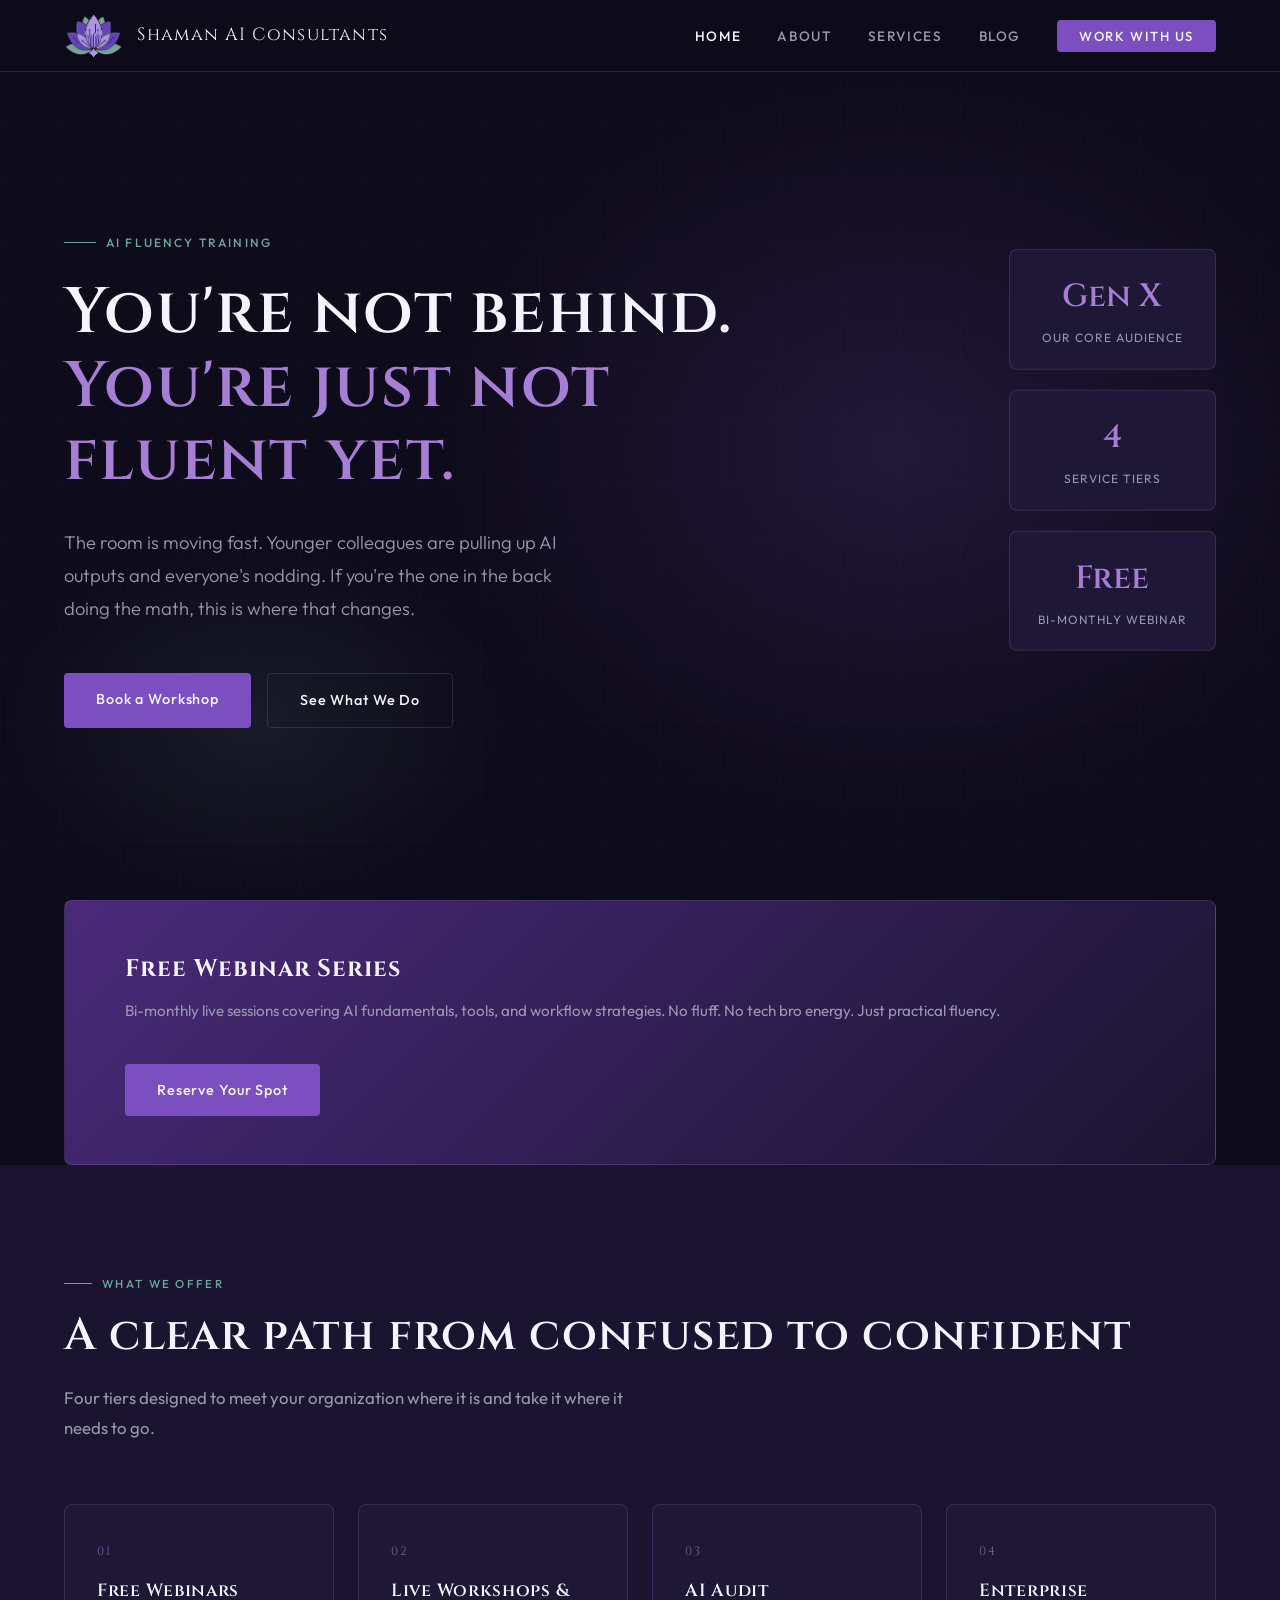
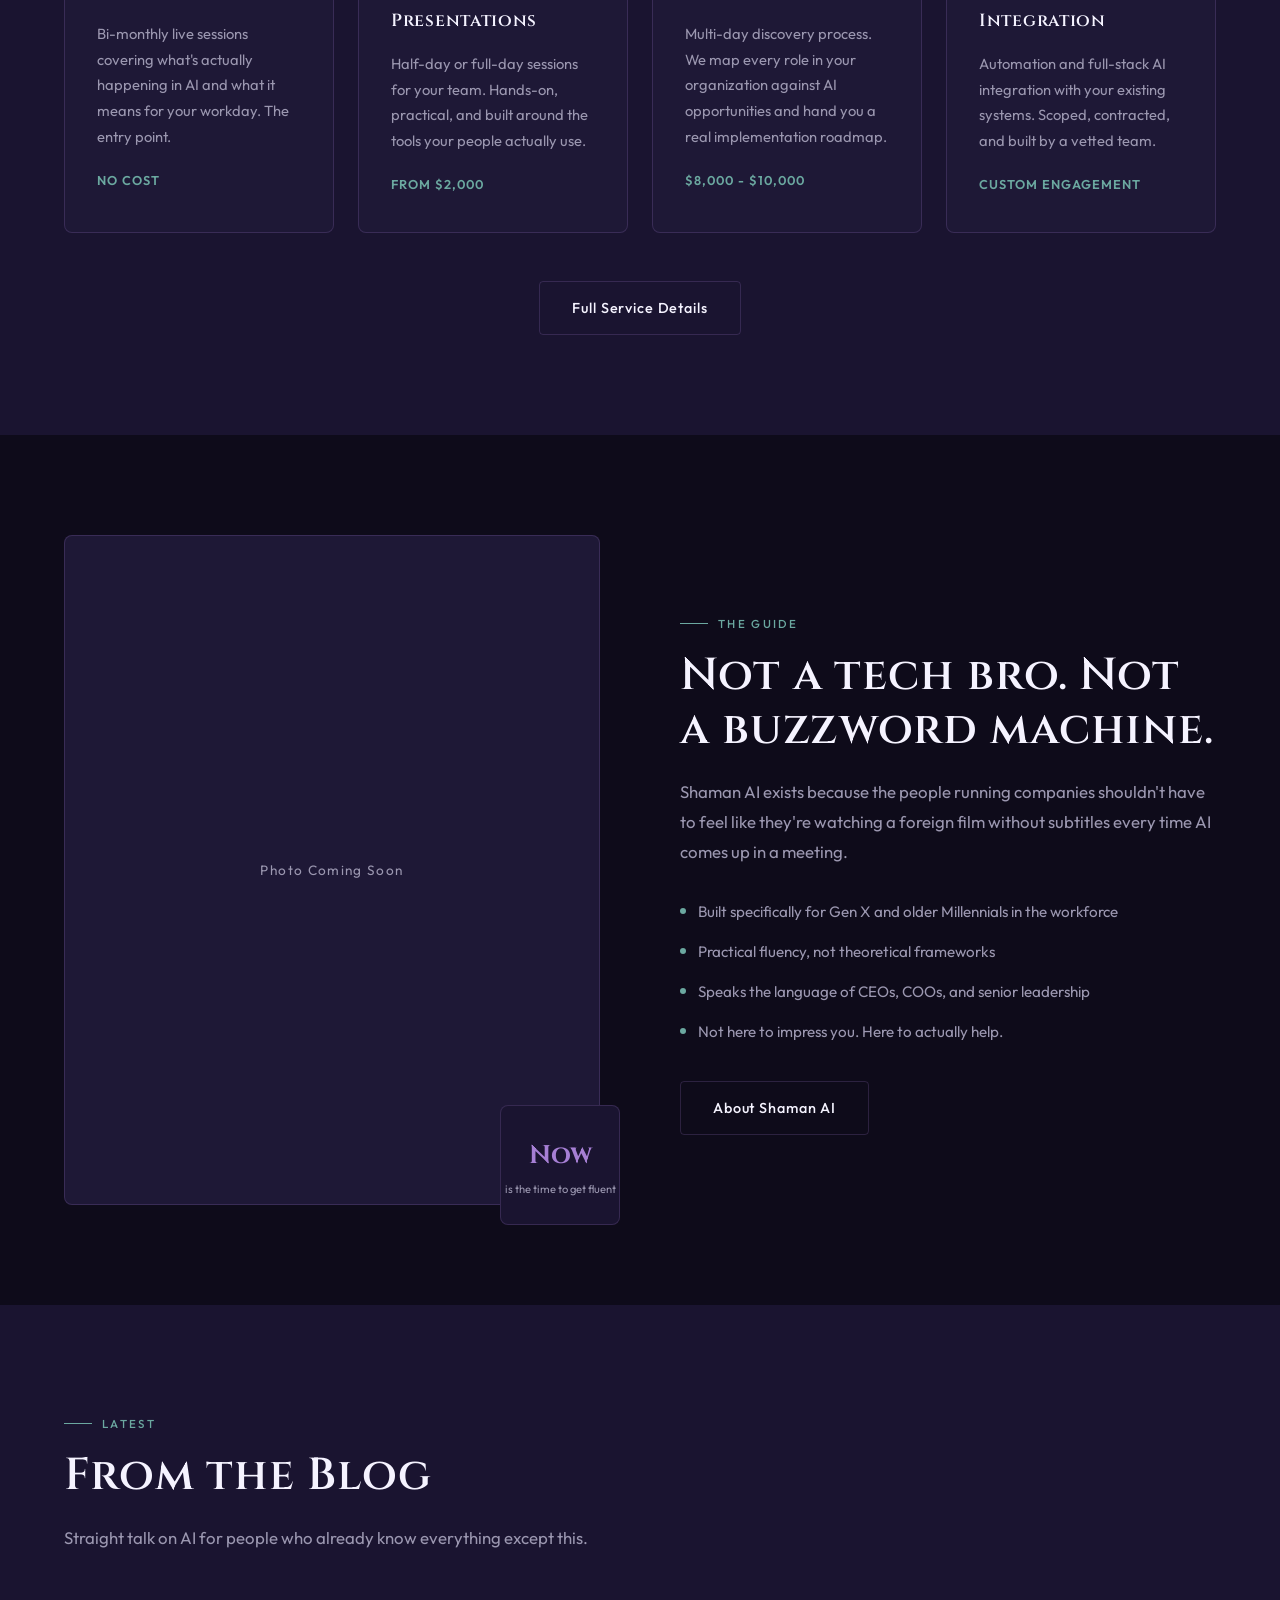
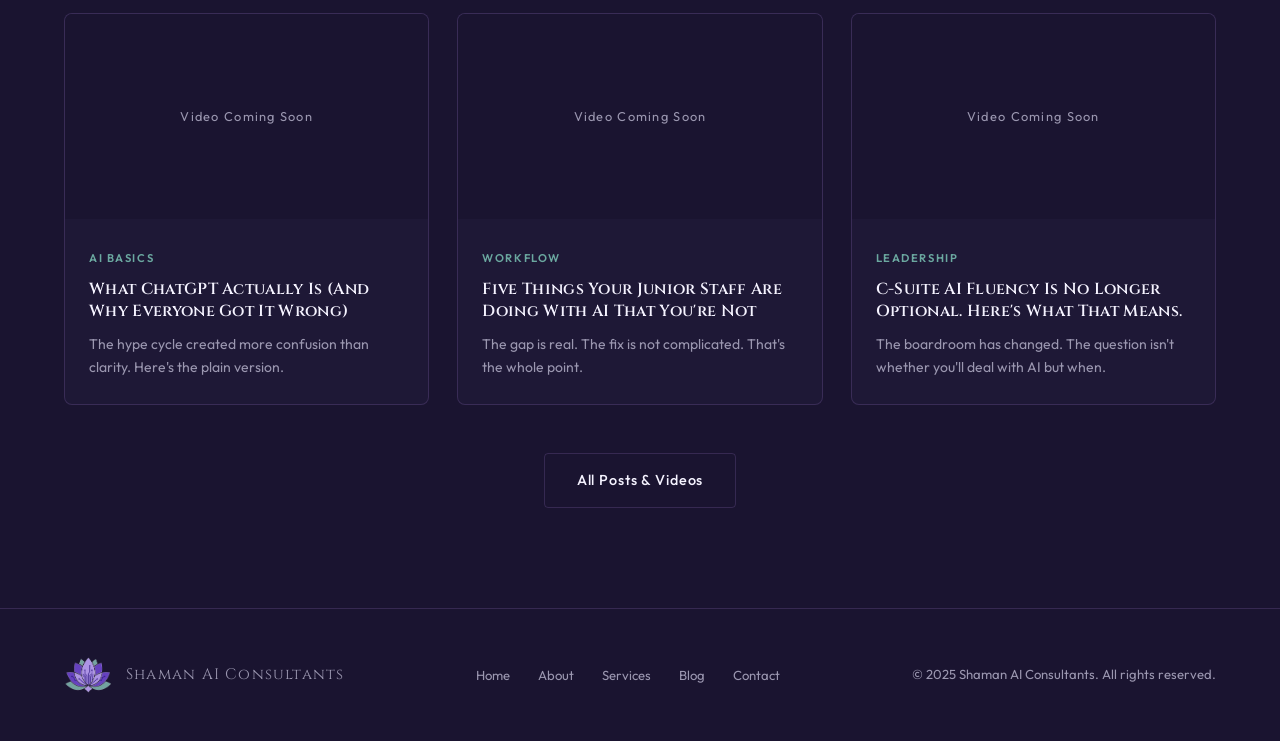
==== index.html @ a1c43a6b "Add structured data and update navigation title Added structured data for SEO and updated navigation" ====
<!DOCTYPE html>
<html lang="en">
<head>
  <meta charset="UTF-8">
  <meta name="viewport" content="width=device-width, initial-scale=1.0">
  <title>Shaman AI Consultants | AI Fluency for Gen X & Millennials</title>
  <script type="application/ld+json">
{
  "@context": "https://schema.org",
  "@type": "ProfessionalService",
  "name": "Shaman AI Consultants",
  "url": "https://www.shamanintelligence.com",
  "logo": "https://www.shamanintelligence.com/images/logo.png",
  "description": "A.I. fluency training and consulting for Gen X professionals and older Millennials. Workshops, presentations, audits, and C-suite coaching. You are not behind. You are just not fluent yet.",
  "slogan": "You're not behind. You're just not fluent yet.",
  "areaServed": {
    "@type": "Country",
    "name": "United States"
  },
  "serviceType": [
    "A.I. Fluency Training",
    "Corporate A.I. Workshops",
    "A.I. Audit",
    "Enterprise A.I. Integration",
    "C-Suite A.I. Coaching"
  ],
  "audience": {
    "@type": "Audience",
    "audienceType": "Gen X professionals, older Millennials, CEOs, COOs, senior business leaders"
  },
  "sameAs": [
    "https://www.linkedin.com/company/shaman-ai-consultants"
  ],
  "contactPoint": {
    "@type": "ContactPoint",
    "email": "hello@shamanintelligence.com",
    "contactType": "customer service"
  }
}
</script>
  <meta name="description" content="Shaman AI Consultants helps Gen X and older Millennials stop feeling lapped by AI. Workshops, presentations, audits, and C-suite coaching. You're not behind. You're just not fluent yet.">
  <meta name="keywords" content="AI training, AI workshops, AI fluency, Gen X AI, corporate AI training, AI consulting, AI for business">
  <meta property="og:title" content="Shaman AI Consultants">
  <meta property="og:description" content="You're not behind. You're just not fluent yet.">
  <meta property="og:type" content="website">
  <link rel="stylesheet" href="css/style.css">
</head>
<body>

<nav>
  <div class="nav-logo">
    <img src="images/logo.png" alt="Shaman AI Consultants">
    <span>Shaman AI Consultants</span>
  </div>
  <ul class="nav-links">
    <li><a href="index.html" class="active">Home</a></li>
    <li><a href="about.html">About</a></li>
    <li><a href="services.html">Services</a></li>
    <li><a href="blog.html">Blog</a></li>
    <li><a href="contact.html" class="nav-cta">Work With Us</a></li>
  </ul>
  <button class="nav-toggle" aria-label="Toggle navigation">
    <span></span><span></span><span></span>
  </button>
</nav>

<!-- HERO -->
<section class="hero">
  <div class="hero-bg"></div>
  <div class="hero-grid"></div>
  <div class="hero-content">
    <div class="hero-eyebrow fade-up">AI Fluency Training</div>
    <h1 class="fade-up delay-1">You're not behind.<br><em>You're just not fluent yet.</em></h1>
    <p class="hero-sub fade-up delay-2">The room is moving fast. Younger colleagues are pulling up AI outputs and everyone's nodding. If you're the one in the back doing the math, this is where that changes.</p>
    <div class="hero-actions fade-up delay-3">
      <a href="contact.html" class="btn-primary">Book a Workshop</a>
      <a href="services.html" class="btn-outline">See What We Do</a>
    </div>
  </div>
  <div class="hero-stats">
    <div class="stat-card">
      <span class="stat-number">Gen X</span>
      <div class="stat-label">Our Core Audience</div>
    </div>
    <div class="stat-card">
      <span class="stat-number">4</span>
      <div class="stat-label">Service Tiers</div>
    </div>
    <div class="stat-card">
      <span class="stat-number">Free</span>
      <div class="stat-label">Bi-Monthly Webinar</div>
    </div>
  </div>
</section>

<!-- WEBINAR BANNER -->
<div class="webinar-banner">
  <div class="webinar-text">
    <h3>Free Webinar Series</h3>
    <p>Bi-monthly live sessions covering AI fundamentals, tools, and workflow strategies. No fluff. No tech bro energy. Just practical fluency.</p>
  </div>
  <a href="contact.html" class="btn-primary">Reserve Your Spot</a>
</div>

<!-- SERVICES PREVIEW -->
<section class="services">
  <div class="section-eyebrow">What We Offer</div>
  <h2 class="section-title">A clear path from confused to confident</h2>
  <p class="section-sub">Four tiers designed to meet your organization where it is and take it where it needs to go.</p>

  <div class="services-grid">
    <div class="service-card">
      <div class="service-number">01</div>
      <h3>Free Webinars</h3>
      <p>Bi-monthly live sessions covering what's actually happening in AI and what it means for your workday. The entry point.</p>
      <div class="service-price">No Cost</div>
    </div>
    <div class="service-card">
      <div class="service-number">02</div>
      <h3>Live Workshops & Presentations</h3>
      <p>Half-day or full-day sessions for your team. Hands-on, practical, and built around the tools your people actually use.</p>
      <div class="service-price">From $2,000</div>
    </div>
    <div class="service-card">
      <div class="service-number">03</div>
      <h3>AI Audit</h3>
      <p>Multi-day discovery process. We map every role in your organization against AI opportunities and hand you a real implementation roadmap.</p>
      <div class="service-price">$8,000 - $10,000</div>
    </div>
    <div class="service-card">
      <div class="service-number">04</div>
      <h3>Enterprise Integration</h3>
      <p>Automation and full-stack AI integration with your existing systems. Scoped, contracted, and built by a vetted team.</p>
      <div class="service-price">Custom Engagement</div>
    </div>
  </div>

  <div style="text-align: center; margin-top: 48px;">
    <a href="services.html" class="btn-outline">Full Service Details</a>
  </div>
</section>

<!-- ABOUT STRIP -->
<section>
  <div class="about-strip">
    <div class="about-image-block">
      <div class="about-placeholder">Photo Coming Soon</div>
      <div class="about-accent">
        <strong>Now</strong>
        <span>is the time to get fluent</span>
      </div>
    </div>
    <div class="about-text">
      <div class="section-eyebrow">The Guide</div>
      <h2 class="section-title">Not a tech bro. Not a buzzword machine.</h2>
      <p class="section-sub">Shaman AI exists because the people running companies shouldn't have to feel like they're watching a foreign film without subtitles every time AI comes up in a meeting.</p>
      <ul class="about-list" style="margin-top: 28px;">
        <li>Built specifically for Gen X and older Millennials in the workforce</li>
        <li>Practical fluency, not theoretical frameworks</li>
        <li>Speaks the language of CEOs, COOs, and senior leadership</li>
        <li>Not here to impress you. Here to actually help.</li>
      </ul>
      <div style="margin-top: 36px;">
        <a href="about.html" class="btn-outline">About Shaman AI</a>
      </div>
    </div>
  </div>
</section>

<!-- BLOG PREVIEW -->
<section class="blog">
  <div class="section-eyebrow">Latest</div>
  <h2 class="section-title">From the Blog</h2>
  <p class="section-sub">Straight talk on AI for people who already know everything except this.</p>

  <div class="blog-grid">
    <div class="blog-card">
      <div class="blog-thumb">
        <div class="blog-thumb-placeholder">Video Coming Soon</div>
      </div>
      <div class="blog-body">
        <span class="blog-tag">AI Basics</span>
        <h3>What ChatGPT Actually Is (And Why Everyone Got It Wrong)</h3>
        <p>The hype cycle created more confusion than clarity. Here's the plain version.</p>
      </div>
    </div>
    <div class="blog-card">
      <div class="blog-thumb">
        <div class="blog-thumb-placeholder">Video Coming Soon</div>
      </div>
      <div class="blog-body">
        <span class="blog-tag">Workflow</span>
        <h3>Five Things Your Junior Staff Are Doing With AI That You're Not</h3>
        <p>The gap is real. The fix is not complicated. That's the whole point.</p>
      </div>
    </div>
    <div class="blog-card">
      <div class="blog-thumb">
        <div class="blog-thumb-placeholder">Video Coming Soon</div>
      </div>
      <div class="blog-body">
        <span class="blog-tag">Leadership</span>
        <h3>C-Suite AI Fluency Is No Longer Optional. Here's What That Means.</h3>
        <p>The boardroom has changed. The question isn't whether you'll deal with AI but when.</p>
      </div>
    </div>
  </div>

  <div style="text-align: center; margin-top: 48px;">
    <a href="blog.html" class="btn-outline">All Posts & Videos</a>
  </div>
</section>

<!-- FOOTER -->
<footer>
  <div class="footer-logo">
    <img src="images/logo.png" alt="Shaman AI">
    <span>Shaman AI Consultants</span>
  </div>
  <ul class="footer-links">
    <li><a href="index.html">Home</a></li>
    <li><a href="about.html">About</a></li>
    <li><a href="services.html">Services</a></li>
    <li><a href="blog.html">Blog</a></li>
    <li><a href="contact.html">Contact</a></li>
  </ul>
  <p class="footer-copy">&copy; 2025 Shaman AI Consultants. All rights reserved.</p>
</footer>

<script src="js/main.js"></script>
</body>
</html>
---- css/style.css ----
@import url('https://fonts.googleapis.com/css2?family=Cinzel:wght@400;600;700&family=Outfit:wght@300;400;500;600&display=swap');

:root {
  --purple: #7B4FBF;
  --purple-light: #A67FD4;
  --purple-dark: #4A2A7A;
  --teal: #6BA8A0;
  --teal-light: #8FC4BC;
  --dark: #0E0B1A;
  --dark-mid: #1A1430;
  --dark-card: #1E1836;
  --white: #F5F3FF;
  --gray: #9B97B0;
  --border: rgba(167, 127, 212, 0.2);
  --font-display: 'Cinzel', serif;
  --font-body: 'Outfit', sans-serif;
  --nav-height: 72px;
}

* { margin: 0; padding: 0; box-sizing: border-box; }

html { scroll-behavior: smooth; }

body {
  font-family: var(--font-body);
  background: var(--dark);
  color: var(--white);
  font-size: 16px;
  line-height: 1.7;
  overflow-x: hidden;
}

a { color: inherit; text-decoration: none; }

img { max-width: 100%; }

/* NAV */
nav {
  position: fixed;
  top: 0;
  left: 0;
  right: 0;
  height: var(--nav-height);
  z-index: 100;
  display: flex;
  align-items: center;
  justify-content: space-between;
  padding: 0 5%;
  background: rgba(14, 11, 26, 0.92);
  backdrop-filter: blur(12px);
  border-bottom: 1px solid var(--border);
  transition: background 0.3s;
}

.nav-logo {
  display: flex;
  align-items: center;
  gap: 12px;
}

.nav-logo img {
  height: 44px;
  width: auto;
}

.nav-logo span {
  font-family: var(--font-display);
  font-size: 1.1rem;
  letter-spacing: 0.08em;
  color: var(--white);
}

.nav-links {
  display: flex;
  align-items: center;
  gap: 36px;
  list-style: none;
}

.nav-links a {
  font-size: 0.85rem;
  font-weight: 500;
  letter-spacing: 0.12em;
  text-transform: uppercase;
  color: var(--gray);
  transition: color 0.2s;
}

.nav-links a:hover { color: var(--purple-light); }
.nav-links a.active { color: var(--white); }

.nav-cta {
  background: var(--purple) !important;
  color: var(--white) !important;
  padding: 8px 22px;
  border-radius: 4px;
  font-size: 0.82rem !important;
  transition: background 0.2s !important;
}

.nav-cta:hover { background: var(--purple-dark) !important; }

.nav-toggle {
  display: none;
  flex-direction: column;
  gap: 5px;
  cursor: pointer;
  background: none;
  border: none;
  padding: 4px;
}

.nav-toggle span {
  display: block;
  width: 24px;
  height: 2px;
  background: var(--white);
  border-radius: 2px;
  transition: all 0.3s;
}

/* HERO */
.hero {
  min-height: 100vh;
  display: flex;
  align-items: center;
  padding: calc(var(--nav-height) + 60px) 5% 80px;
  position: relative;
  overflow: hidden;
}

.hero-bg {
  position: absolute;
  inset: 0;
  background:
    radial-gradient(ellipse 60% 70% at 70% 50%, rgba(123, 79, 191, 0.18) 0%, transparent 60%),
    radial-gradient(ellipse 40% 40% at 20% 80%, rgba(107, 168, 160, 0.1) 0%, transparent 50%),
    var(--dark);
  z-index: 0;
}

.hero-grid {
  position: absolute;
  inset: 0;
  background-image:
    linear-gradient(rgba(123, 79, 191, 0.04) 1px, transparent 1px),
    linear-gradient(90deg, rgba(123, 79, 191, 0.04) 1px, transparent 1px);
  background-size: 60px 60px;
  z-index: 0;
}

.hero-content {
  position: relative;
  z-index: 1;
  max-width: 680px;
}

.hero-eyebrow {
  display: inline-flex;
  align-items: center;
  gap: 10px;
  font-size: 0.75rem;
  font-weight: 500;
  letter-spacing: 0.18em;
  text-transform: uppercase;
  color: var(--teal);
  margin-bottom: 24px;
}

.hero-eyebrow::before {
  content: '';
  display: block;
  width: 32px;
  height: 1px;
  background: var(--teal);
}

.hero h1 {
  font-family: var(--font-display);
  font-size: clamp(2.4rem, 5vw, 4rem);
  font-weight: 600;
  line-height: 1.15;
  letter-spacing: 0.02em;
  margin-bottom: 28px;
  color: var(--white);
}

.hero h1 em {
  font-style: normal;
  color: var(--purple-light);
}

.hero-sub {
  font-size: 1.15rem;
  font-weight: 300;
  color: var(--gray);
  max-width: 520px;
  margin-bottom: 48px;
  line-height: 1.8;
}

.hero-actions {
  display: flex;
  gap: 16px;
  flex-wrap: wrap;
}

.btn-primary {
  display: inline-block;
  background: var(--purple);
  color: var(--white);
  padding: 14px 32px;
  border-radius: 4px;
  font-size: 0.9rem;
  font-weight: 500;
  letter-spacing: 0.06em;
  transition: background 0.2s, transform 0.2s;
}

.btn-primary:hover {
  background: var(--purple-dark);
  transform: translateY(-1px);
}

.btn-outline {
  display: inline-block;
  background: transparent;
  color: var(--white);
  padding: 14px 32px;
  border-radius: 4px;
  border: 1px solid var(--border);
  font-size: 0.9rem;
  font-weight: 500;
  letter-spacing: 0.06em;
  transition: border-color 0.2s, transform 0.2s;
}

.btn-outline:hover {
  border-color: var(--purple-light);
  transform: translateY(-1px);
}

.hero-stats {
  position: absolute;
  right: 5%;
  top: 50%;
  transform: translateY(-50%);
  display: flex;
  flex-direction: column;
  gap: 20px;
  z-index: 1;
}

.stat-card {
  background: var(--dark-card);
  border: 1px solid var(--border);
  border-radius: 8px;
  padding: 20px 28px;
  text-align: center;
  min-width: 160px;
}

.stat-number {
  font-family: var(--font-display);
  font-size: 2rem;
  font-weight: 600;
  color: var(--purple-light);
  display: block;
}

.stat-label {
  font-size: 0.75rem;
  font-weight: 400;
  color: var(--gray);
  letter-spacing: 0.08em;
  text-transform: uppercase;
  margin-top: 4px;
}

/* SECTIONS */
section {
  padding: 100px 5%;
}

.section-eyebrow {
  display: inline-flex;
  align-items: center;
  gap: 10px;
  font-size: 0.72rem;
  font-weight: 500;
  letter-spacing: 0.2em;
  text-transform: uppercase;
  color: var(--teal);
  margin-bottom: 16px;
}

.section-eyebrow::before {
  content: '';
  display: block;
  width: 28px;
  height: 1px;
  background: var(--teal);
}

.section-title {
  font-family: var(--font-display);
  font-size: clamp(1.8rem, 3.5vw, 2.8rem);
  font-weight: 600;
  line-height: 1.2;
  margin-bottom: 20px;
  letter-spacing: 0.02em;
}

.section-sub {
  font-size: 1.05rem;
  color: var(--gray);
  max-width: 560px;
  line-height: 1.8;
}

/* SERVICES */
.services {
  background: var(--dark-mid);
  position: relative;
}

.services-grid {
  display: grid;
  grid-template-columns: repeat(auto-fit, minmax(260px, 1fr));
  gap: 24px;
  margin-top: 60px;
}

.service-card {
  background: var(--dark-card);
  border: 1px solid var(--border);
  border-radius: 8px;
  padding: 36px 32px;
  transition: border-color 0.3s, transform 0.3s;
  position: relative;
  overflow: hidden;
}

.service-card::before {
  content: '';
  position: absolute;
  top: 0;
  left: 0;
  right: 0;
  height: 2px;
  background: linear-gradient(90deg, var(--purple), var(--teal));
  opacity: 0;
  transition: opacity 0.3s;
}

.service-card:hover {
  border-color: var(--purple-light);
  transform: translateY(-4px);
}

.service-card:hover::before { opacity: 1; }

.service-number {
  font-family: var(--font-display);
  font-size: 0.75rem;
  color: var(--purple-light);
  letter-spacing: 0.15em;
  margin-bottom: 16px;
  opacity: 0.7;
}

.service-card h3 {
  font-family: var(--font-display);
  font-size: 1.1rem;
  font-weight: 600;
  margin-bottom: 14px;
  letter-spacing: 0.04em;
}

.service-card p {
  font-size: 0.92rem;
  color: var(--gray);
  line-height: 1.75;
  margin-bottom: 20px;
}

.service-price {
  font-size: 0.8rem;
  font-weight: 600;
  color: var(--teal);
  letter-spacing: 0.08em;
  text-transform: uppercase;
}

/* ABOUT STRIP */
.about-strip {
  display: grid;
  grid-template-columns: 1fr 1fr;
  gap: 80px;
  align-items: center;
}

.about-image-block {
  position: relative;
}

.about-placeholder {
  width: 100%;
  aspect-ratio: 4/5;
  background: var(--dark-card);
  border: 1px solid var(--border);
  border-radius: 8px;
  display: flex;
  align-items: center;
  justify-content: center;
  color: var(--gray);
  font-size: 0.85rem;
  letter-spacing: 0.1em;
}

.about-accent {
  position: absolute;
  bottom: -20px;
  right: -20px;
  width: 120px;
  height: 120px;
  border: 1px solid var(--border);
  border-radius: 8px;
  background: var(--dark-mid);
  display: flex;
  flex-direction: column;
  align-items: center;
  justify-content: center;
  gap: 4px;
}

.about-accent strong {
  font-family: var(--font-display);
  font-size: 1.6rem;
  color: var(--purple-light);
}

.about-accent span {
  font-size: 0.7rem;
  color: var(--gray);
  text-align: center;
  line-height: 1.3;
}

.about-text .section-sub { margin-bottom: 32px; }

.about-list {
  list-style: none;
  display: flex;
  flex-direction: column;
  gap: 14px;
}

.about-list li {
  display: flex;
  align-items: flex-start;
  gap: 12px;
  font-size: 0.95rem;
  color: var(--gray);
}

.about-list li::before {
  content: '';
  display: block;
  width: 6px;
  height: 6px;
  border-radius: 50%;
  background: var(--teal);
  flex-shrink: 0;
  margin-top: 9px;
}

/* BLOG */
.blog { background: var(--dark-mid); }

.blog-grid {
  display: grid;
  grid-template-columns: repeat(auto-fit, minmax(300px, 1fr));
  gap: 28px;
  margin-top: 60px;
}

.blog-card {
  background: var(--dark-card);
  border: 1px solid var(--border);
  border-radius: 8px;
  overflow: hidden;
  transition: border-color 0.3s, transform 0.3s;
}

.blog-card:hover {
  border-color: var(--purple-light);
  transform: translateY(-3px);
}

.blog-thumb {
  width: 100%;
  aspect-ratio: 16/9;
  background: var(--dark-mid);
  display: flex;
  align-items: center;
  justify-content: center;
  position: relative;
  overflow: hidden;
}

.blog-thumb iframe {
  width: 100%;
  height: 100%;
  border: none;
  position: absolute;
  inset: 0;
}

.blog-thumb-placeholder {
  color: var(--gray);
  font-size: 0.8rem;
  letter-spacing: 0.1em;
}

.blog-body {
  padding: 24px;
}

.blog-tag {
  display: inline-block;
  font-size: 0.7rem;
  font-weight: 600;
  letter-spacing: 0.14em;
  text-transform: uppercase;
  color: var(--teal);
  margin-bottom: 10px;
}

.blog-card h3 {
  font-family: var(--font-display);
  font-size: 1rem;
  font-weight: 600;
  line-height: 1.4;
  margin-bottom: 10px;
  letter-spacing: 0.02em;
}

.blog-card p {
  font-size: 0.875rem;
  color: var(--gray);
  line-height: 1.7;
}

/* CONTACT */
.contact-grid {
  display: grid;
  grid-template-columns: 1fr 1.4fr;
  gap: 80px;
  align-items: start;
  margin-top: 60px;
}

.contact-info h3 {
  font-family: var(--font-display);
  font-size: 1.2rem;
  margin-bottom: 16px;
  letter-spacing: 0.04em;
}

.contact-info p {
  font-size: 0.95rem;
  color: var(--gray);
  line-height: 1.8;
  margin-bottom: 36px;
}

.contact-detail {
  display: flex;
  flex-direction: column;
  gap: 16px;
}

.contact-item {
  display: flex;
  align-items: center;
  gap: 14px;
  font-size: 0.9rem;
  color: var(--gray);
}

.contact-icon {
  width: 40px;
  height: 40px;
  border-radius: 6px;
  background: var(--dark-card);
  border: 1px solid var(--border);
  display: flex;
  align-items: center;
  justify-content: center;
  flex-shrink: 0;
  font-size: 1rem;
}

.contact-form {
  background: var(--dark-card);
  border: 1px solid var(--border);
  border-radius: 8px;
  padding: 40px;
}

.form-group {
  margin-bottom: 22px;
}

.form-row {
  display: grid;
  grid-template-columns: 1fr 1fr;
  gap: 16px;
}

label {
  display: block;
  font-size: 0.78rem;
  font-weight: 500;
  letter-spacing: 0.1em;
  text-transform: uppercase;
  color: var(--gray);
  margin-bottom: 8px;
}

input, select, textarea {
  width: 100%;
  background: var(--dark-mid);
  border: 1px solid var(--border);
  border-radius: 4px;
  color: var(--white);
  font-family: var(--font-body);
  font-size: 0.95rem;
  padding: 12px 16px;
  transition: border-color 0.2s;
  appearance: none;
}

input:focus, select:focus, textarea:focus {
  outline: none;
  border-color: var(--purple-light);
}

select {
  background-image: url("data:image/svg+xml,%3Csvg xmlns='http://www.w3.org/2000/svg' width='12' height='8' viewBox='0 0 12 8'%3E%3Cpath d='M1 1l5 5 5-5' stroke='%239B97B0' stroke-width='1.5' fill='none' stroke-linecap='round'/%3E%3C/svg%3E");
  background-repeat: no-repeat;
  background-position: right 14px center;
  padding-right: 40px;
  cursor: pointer;
}

select option { background: var(--dark-mid); }

textarea { resize: vertical; min-height: 120px; }

.form-submit {
  width: 100%;
  background: var(--purple);
  color: var(--white);
  border: none;
  border-radius: 4px;
  padding: 14px;
  font-family: var(--font-body);
  font-size: 0.9rem;
  font-weight: 500;
  letter-spacing: 0.08em;
  text-transform: uppercase;
  cursor: pointer;
  transition: background 0.2s;
  margin-top: 8px;
}

.form-submit:hover { background: var(--purple-dark); }

/* WEBINAR BANNER */
.webinar-banner {
  background: linear-gradient(135deg, var(--purple-dark) 0%, var(--dark-mid) 100%);
  border: 1px solid var(--border);
  border-radius: 8px;
  padding: 48px 60px;
  display: flex;
  align-items: center;
  justify-content: space-between;
  gap: 40px;
  margin: 0 5%;
  flex-wrap: wrap;
}

.webinar-text h3 {
  font-family: var(--font-display);
  font-size: 1.5rem;
  margin-bottom: 8px;
  letter-spacing: 0.04em;
}

.webinar-text p {
  font-size: 0.95rem;
  color: var(--gray);
}

/* FOOTER */
footer {
  background: var(--dark-mid);
  border-top: 1px solid var(--border);
  padding: 48px 5%;
  display: flex;
  align-items: center;
  justify-content: space-between;
  gap: 24px;
  flex-wrap: wrap;
}

.footer-logo {
  display: flex;
  align-items: center;
  gap: 12px;
}

.footer-logo img { height: 36px; }

.footer-logo span {
  font-family: var(--font-display);
  font-size: 0.95rem;
  letter-spacing: 0.08em;
  color: var(--gray);
}

.footer-copy {
  font-size: 0.82rem;
  color: var(--gray);
}

.footer-links {
  display: flex;
  gap: 28px;
  list-style: none;
}

.footer-links a {
  font-size: 0.82rem;
  color: var(--gray);
  transition: color 0.2s;
}

.footer-links a:hover { color: var(--purple-light); }

/* PAGE HERO (inner pages) */
.page-hero {
  padding: calc(var(--nav-height) + 60px) 5% 60px;
  background: var(--dark-mid);
  border-bottom: 1px solid var(--border);
}

.page-hero h1 {
  font-family: var(--font-display);
  font-size: clamp(2rem, 4vw, 3rem);
  font-weight: 600;
  letter-spacing: 0.04em;
  margin-bottom: 12px;
}

.page-hero p {
  font-size: 1.05rem;
  color: var(--gray);
  max-width: 560px;
}

/* BLOG PAGE */
.blog-page-grid {
  display: grid;
  grid-template-columns: repeat(auto-fill, minmax(320px, 1fr));
  gap: 28px;
  margin-top: 48px;
}

/* SUCCESS / ERROR STATES */
.form-success {
  display: none;
  text-align: center;
  padding: 40px 20px;
}

.form-success h3 {
  font-family: var(--font-display);
  font-size: 1.3rem;
  margin-bottom: 12px;
  color: var(--teal);
}

.form-success p { color: var(--gray); }

/* MOBILE */
@media (max-width: 900px) {
  .hero-stats { display: none; }
  .about-strip { grid-template-columns: 1fr; gap: 40px; }
  .contact-grid { grid-template-columns: 1fr; gap: 40px; }
  .webinar-banner { padding: 36px 28px; flex-direction: column; text-align: center; }
  .form-row { grid-template-columns: 1fr; }
}

@media (max-width: 680px) {
  .nav-links { display: none; flex-direction: column; position: absolute; top: var(--nav-height); left: 0; right: 0; background: var(--dark); padding: 24px 5%; gap: 20px; border-bottom: 1px solid var(--border); }
  .nav-links.open { display: flex; }
  .nav-toggle { display: flex; }
  .hero-actions { flex-direction: column; }
  .contact-form { padding: 28px 20px; }
  footer { flex-direction: column; text-align: center; }
}

/* ANIMATIONS */
@keyframes fadeUp {
  from { opacity: 0; transform: translateY(24px); }
  to { opacity: 1; transform: translateY(0); }
}

.fade-up {
  opacity: 0;
  animation: fadeUp 0.7s ease forwards;
}

.delay-1 { animation-delay: 0.1s; }
.delay-2 { animation-delay: 0.22s; }
.delay-3 { animation-delay: 0.36s; }
.delay-4 { animation-delay: 0.5s; }
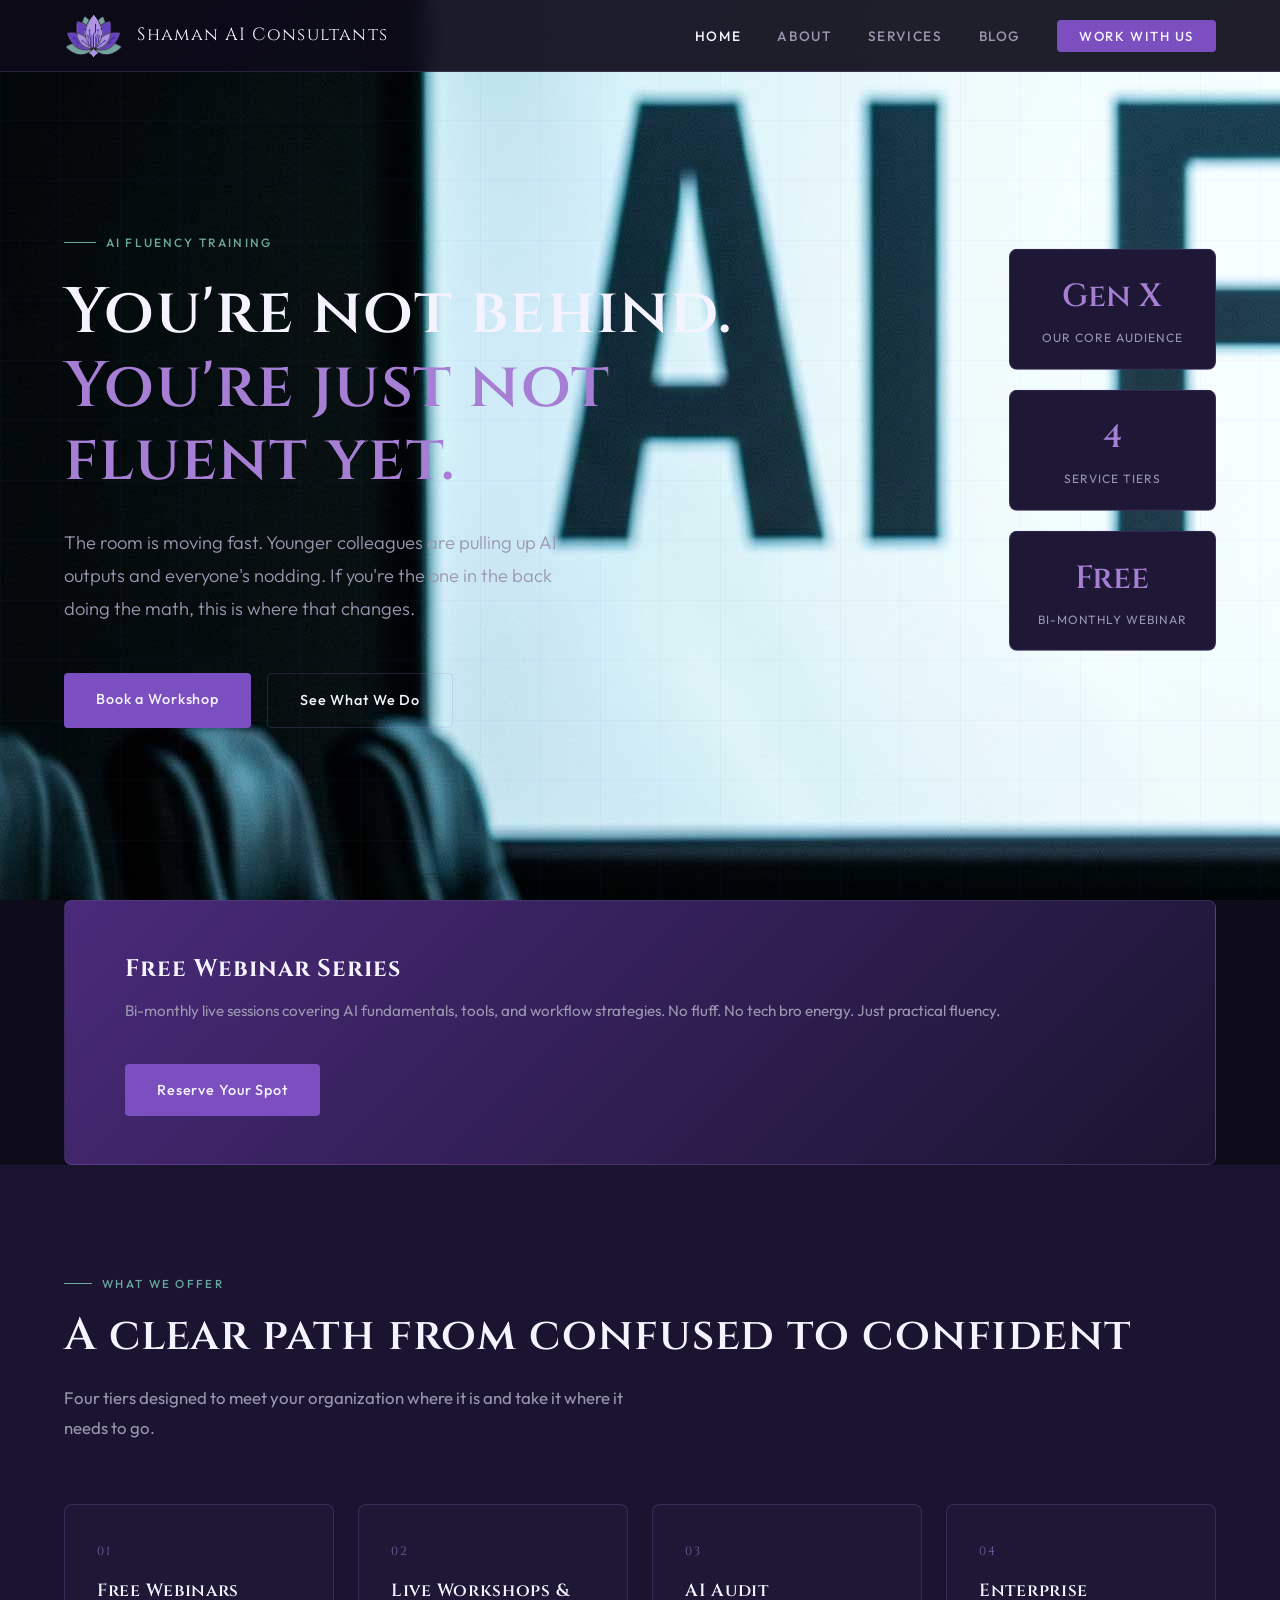
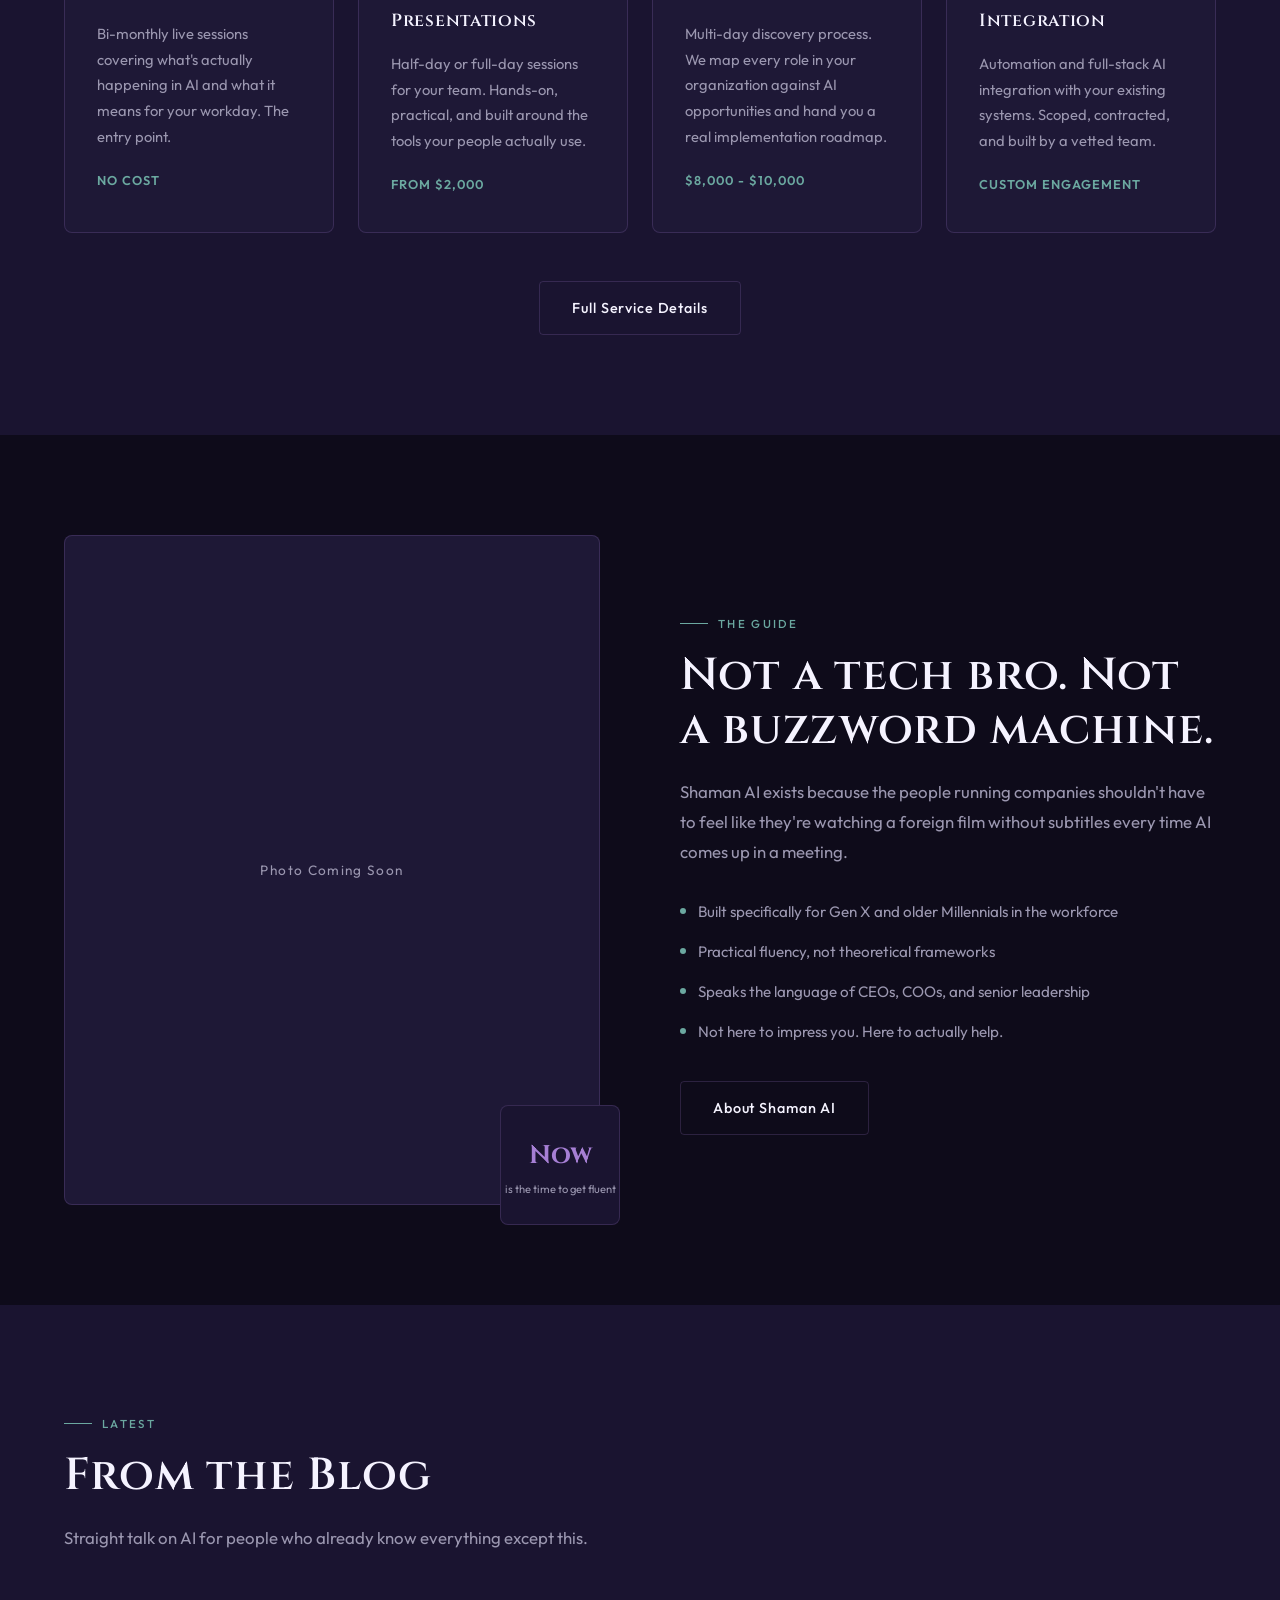
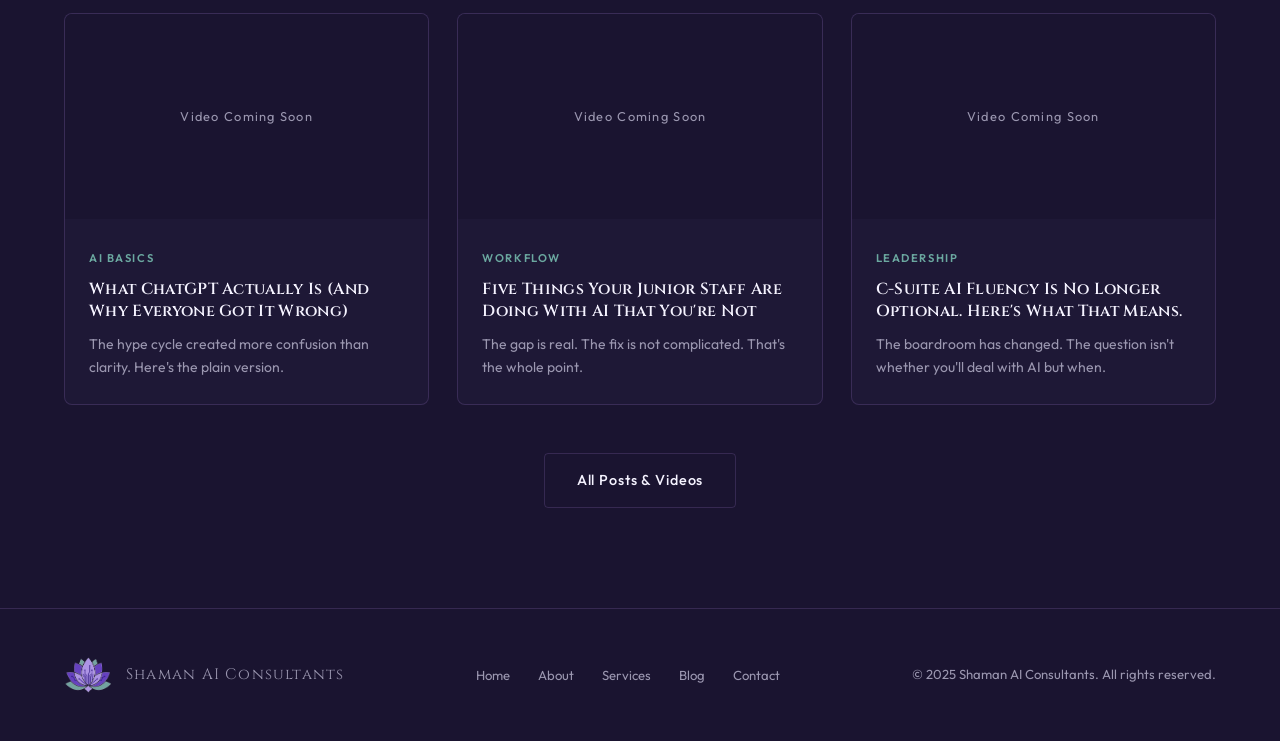
==== commit 2b04e943: "Update index.html" ====
--- a/index.html
+++ b/index.html
@@ -44,6 +44,7 @@
   <meta property="og:description" content="You're not behind. You're just not fluent yet.">
   <meta property="og:type" content="website">
   <link rel="stylesheet" href="css/style.css">
+  <link rel="sitemap" type="application/xml" href="/sitemap.xml">
 </head>
 <body>
 
@@ -66,7 +67,7 @@
 
 <!-- HERO -->
 <section class="hero">
-  <div class="hero-bg"></div>
+  <div class="hero-bg" style="background-image: url('images/ai-overwhelm-executive-boardroom.jpg');"></div>
   <div class="hero-grid"></div>
   <div class="hero-content">
     <div class="hero-eyebrow fade-up">AI Fluency Training</div>
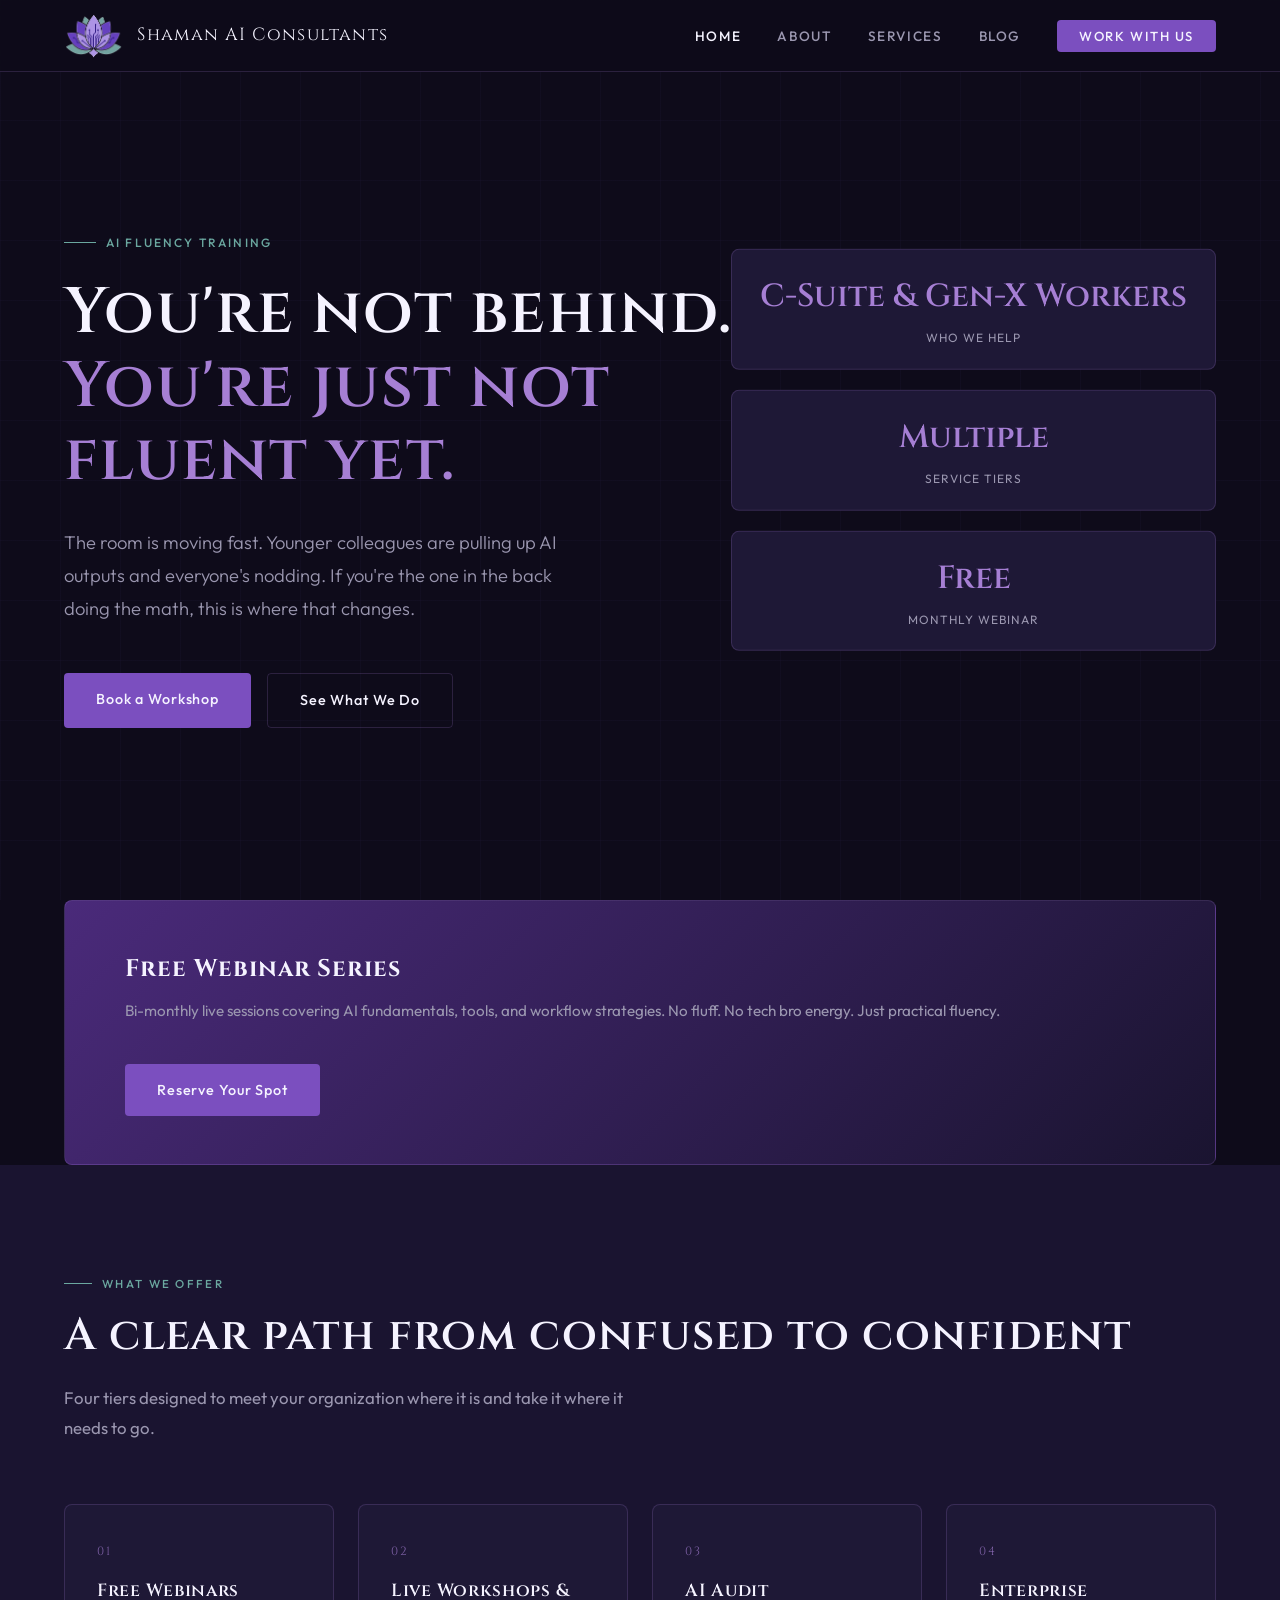
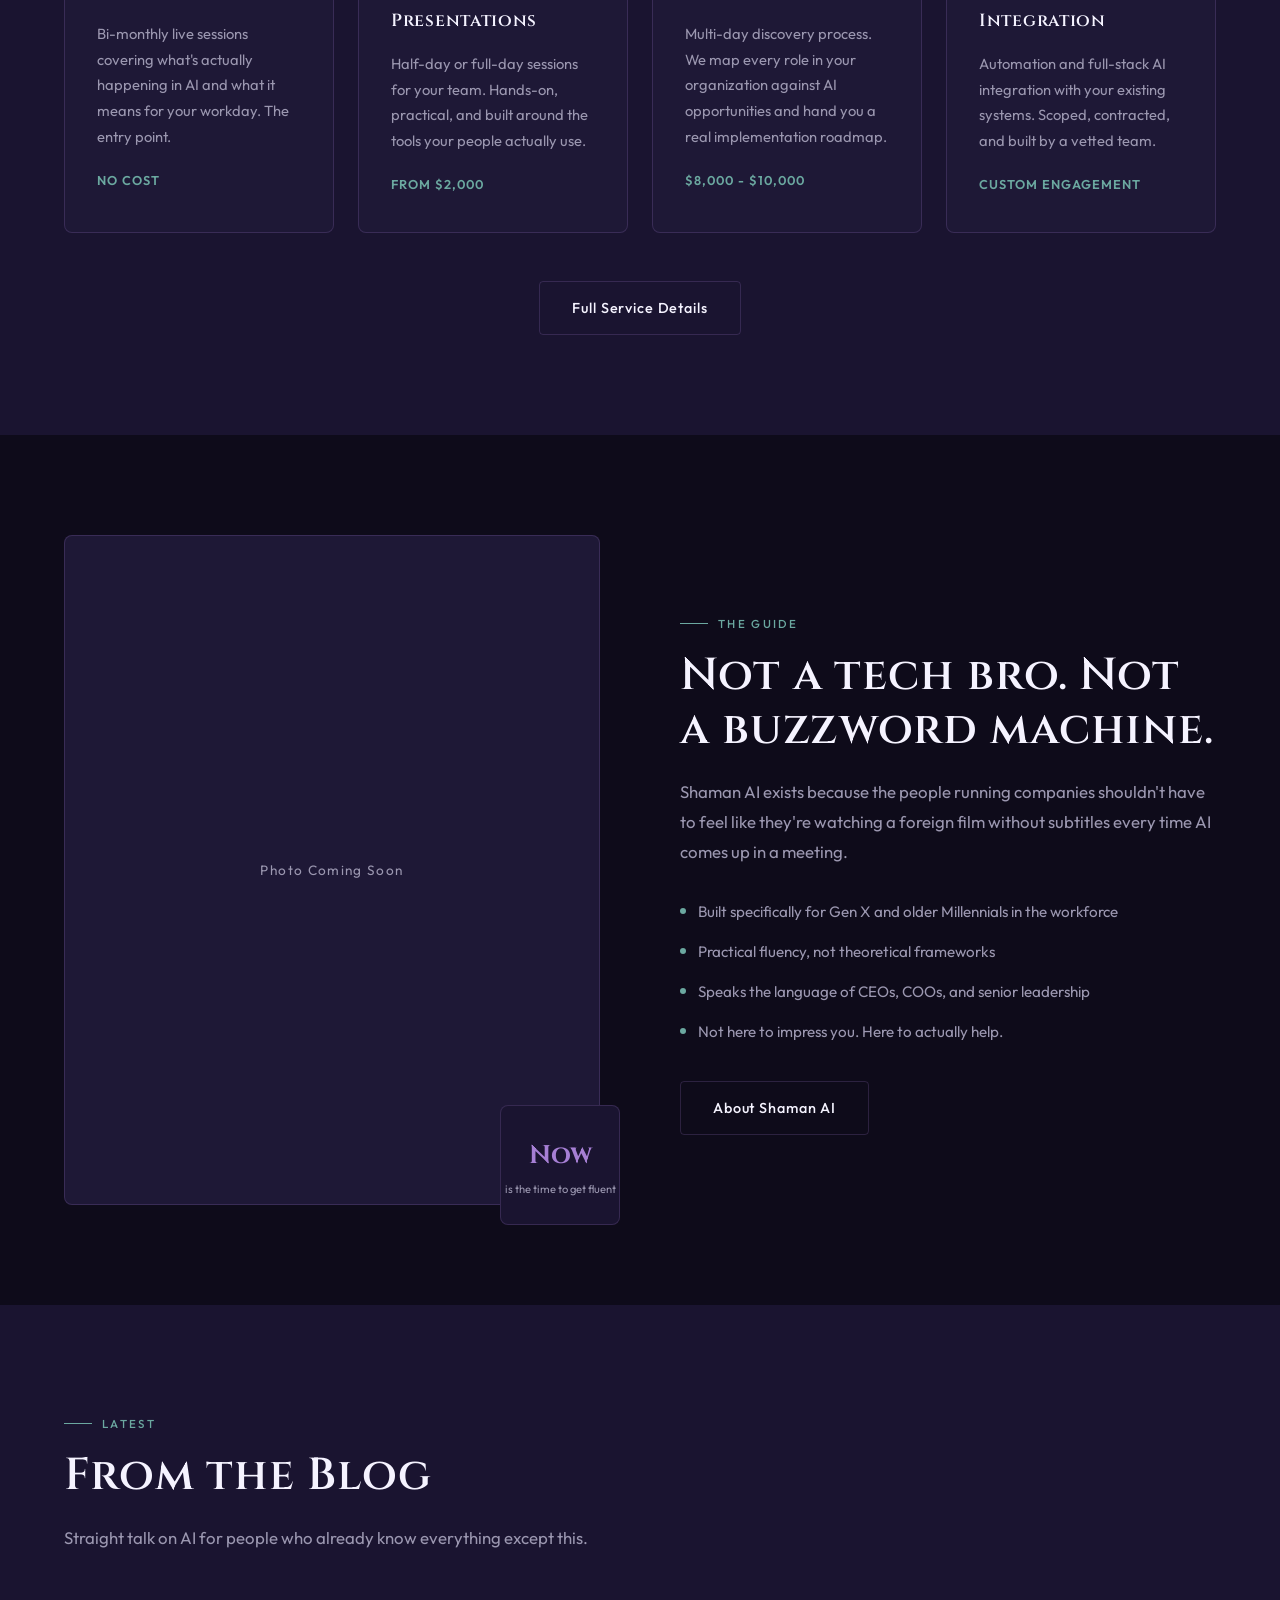
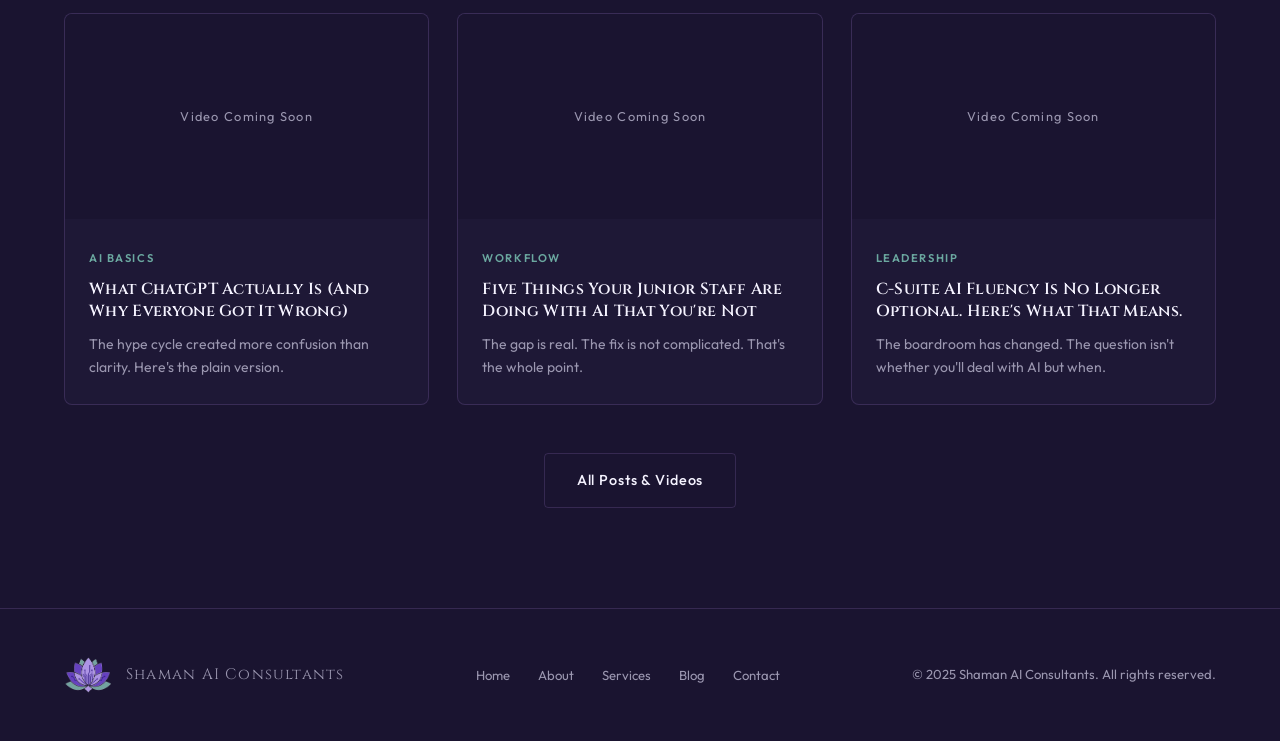
==== commit 7720b2ec: "Update hero section and statistics in index.html" ====
--- a/index.html
+++ b/index.html
@@ -67,8 +67,9 @@
 
 <!-- HERO -->
 <section class="hero">
-  <div class="hero-bg" style="background-image: url('images/ai-overwhelm-executive-boardroom.jpg');"></div>
-  <div class="hero-grid"></div>
+  <div class="hero-bg"></div>
+<div class="hero-overlay"></div>
+<div class="hero-grid"></div>
   <div class="hero-content">
     <div class="hero-eyebrow fade-up">AI Fluency Training</div>
     <h1 class="fade-up delay-1">You're not behind.<br><em>You're just not fluent yet.</em></h1>
@@ -80,16 +81,16 @@
   </div>
   <div class="hero-stats">
     <div class="stat-card">
-      <span class="stat-number">Gen X</span>
-      <div class="stat-label">Our Core Audience</div>
+      <span class="stat-number">C-Suite & Gen-X Workers</span>
+      <div class="stat-label">Who We Help</div>
     </div>
     <div class="stat-card">
-      <span class="stat-number">4</span>
+      <span class="stat-number">Multiple</span>
       <div class="stat-label">Service Tiers</div>
     </div>
     <div class="stat-card">
       <span class="stat-number">Free</span>
-      <div class="stat-label">Bi-Monthly Webinar</div>
+      <div class="stat-label">Monthly Webinar</div>
     </div>
   </div>
 </section>
--- a/css/style.css
+++ b/css/style.css
@@ -133,9 +133,8 @@
   position: absolute;
   inset: 0;
   background:
-    radial-gradient(ellipse 60% 70% at 70% 50%, rgba(123, 79, 191, 0.18) 0%, transparent 60%),
-    radial-gradient(ellipse 40% 40% at 20% 80%, rgba(107, 168, 160, 0.1) 0%, transparent 50%),
-    var(--dark);
+    linear-gradient(to right, rgba(14, 11, 26, 0.98) 35%, rgba(14, 11, 26, 0.95) 65%, rgba(14, 11, 26, 0.92) 100%),
+    url('images/ai-overwhelm-executive-boardroom.jpg') center right/cover no-repeat;
   z-index: 0;
 }
 
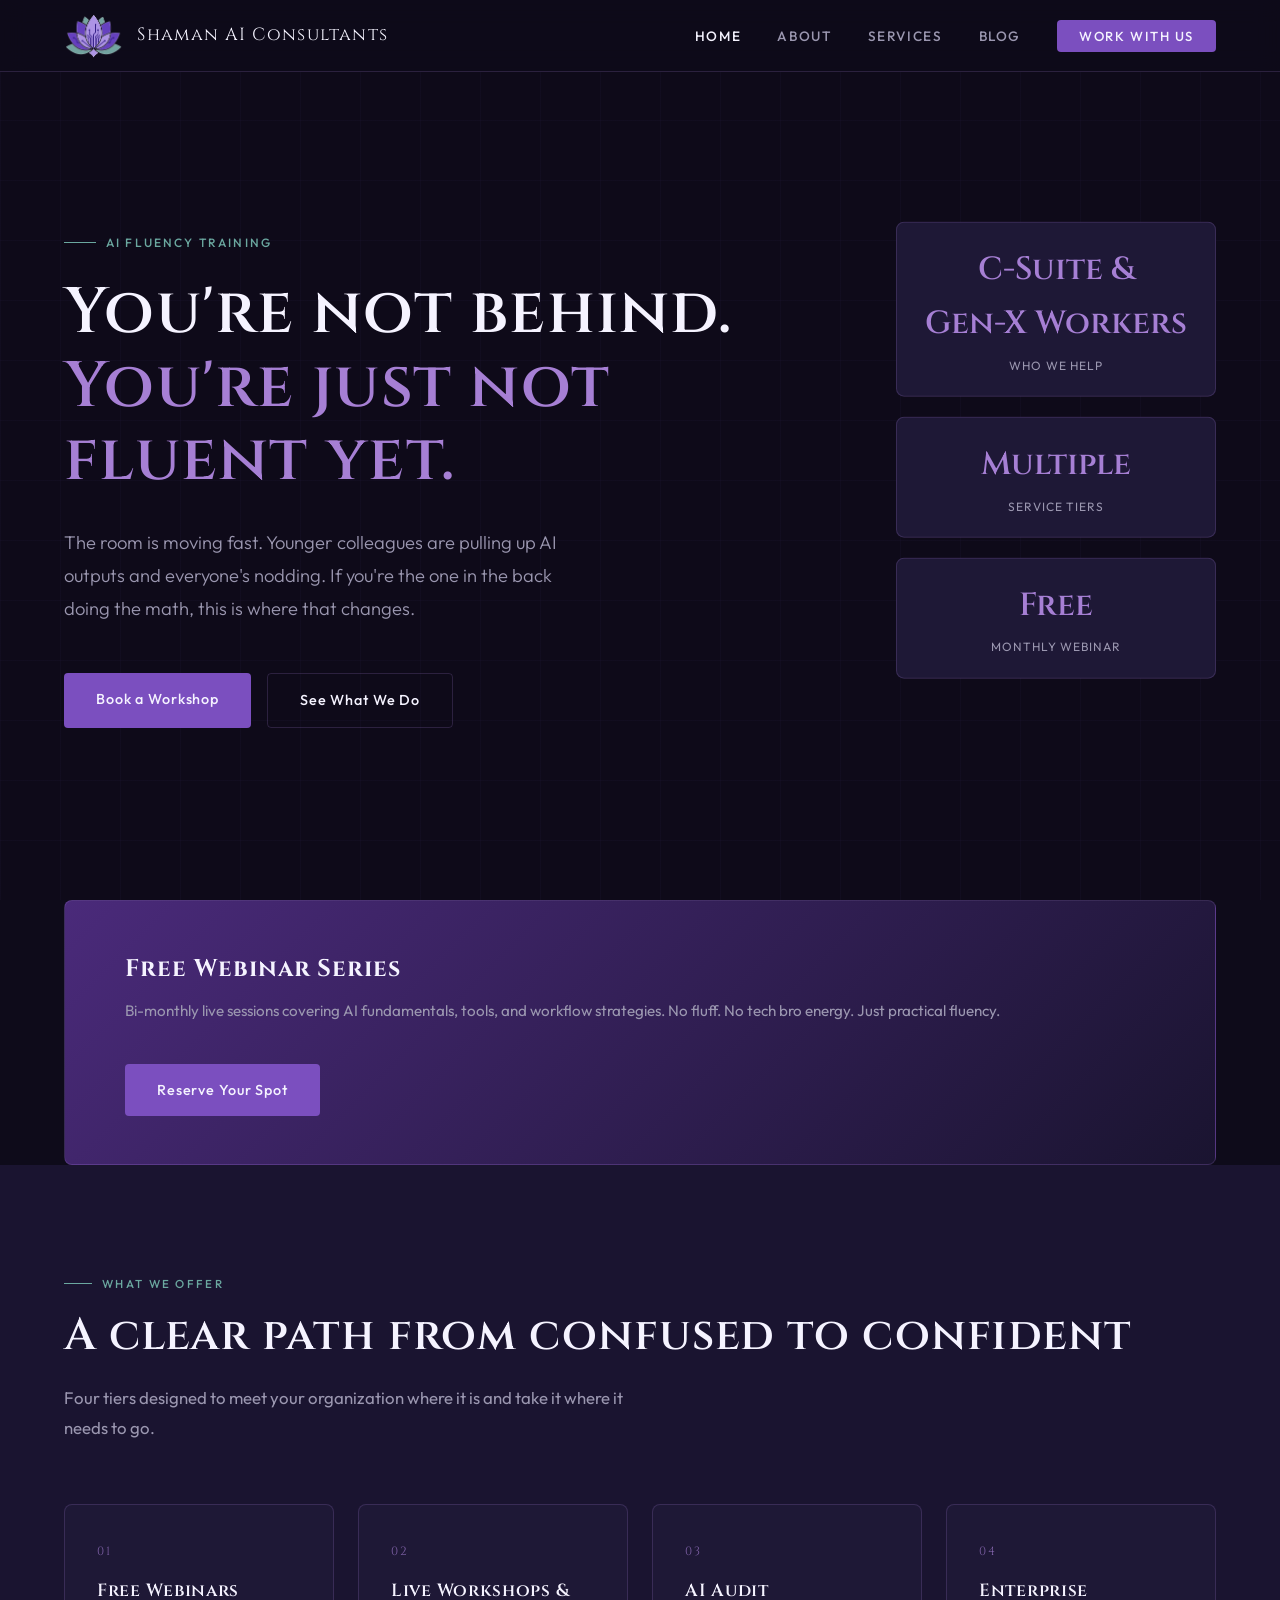
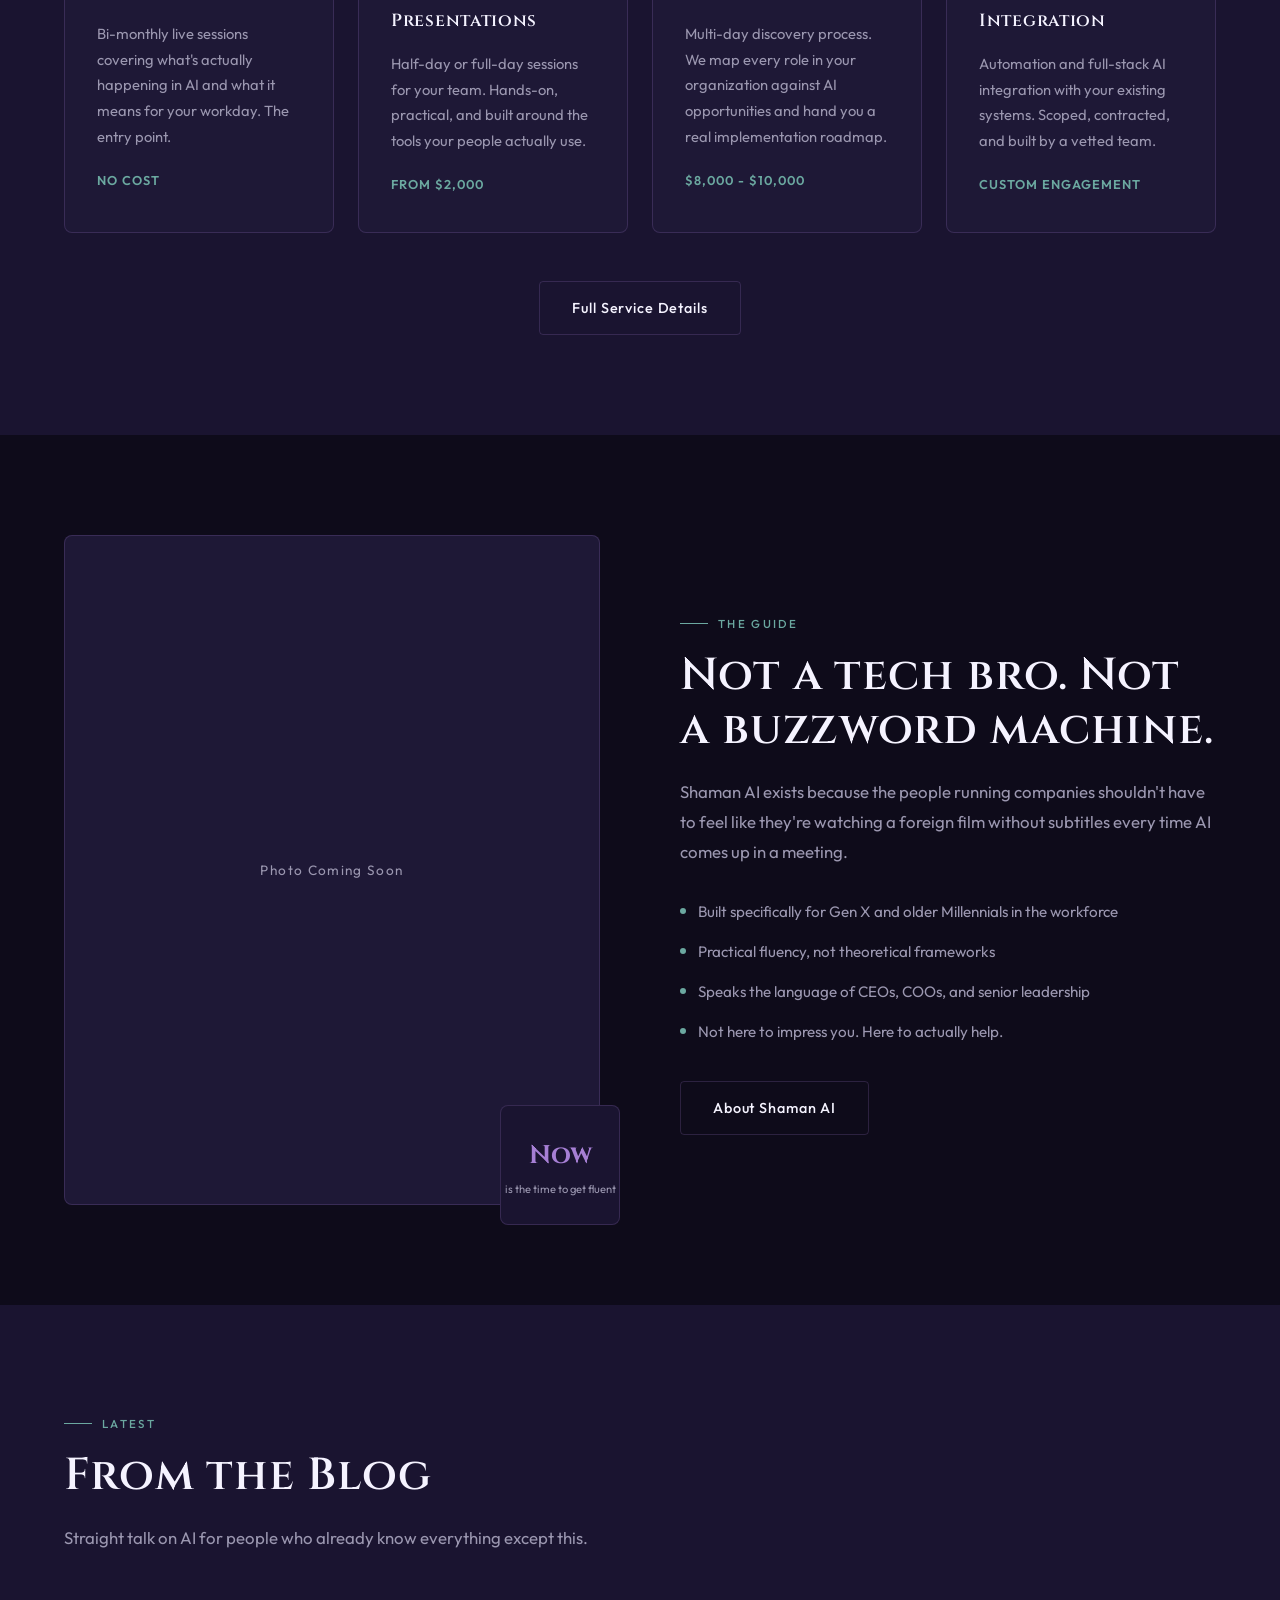
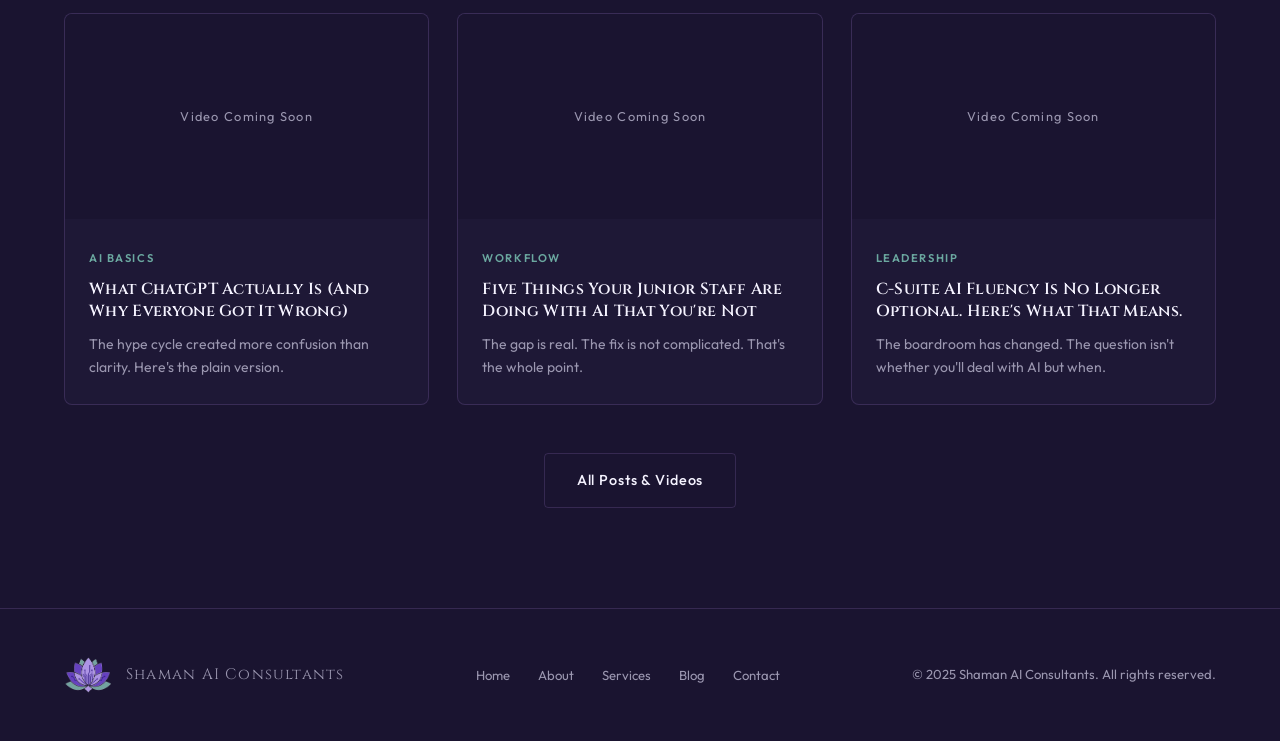
==== commit 3a9f0287: "Update stat number formatting for clarity" ====
--- a/index.html
+++ b/index.html
@@ -81,7 +81,7 @@
   </div>
   <div class="hero-stats">
     <div class="stat-card">
-      <span class="stat-number">C-Suite & Gen-X Workers</span>
+      <span class="stat-number">C-Suite &<br> Gen-X Workers</span>
       <div class="stat-label">Who We Help</div>
     </div>
     <div class="stat-card">
--- a/css/style.css
+++ b/css/style.css
@@ -132,9 +132,14 @@
 .hero-bg {
   position: absolute;
   inset: 0;
-  background:
-    linear-gradient(to right, rgba(14, 11, 26, 0.98) 35%, rgba(14, 11, 26, 0.95) 65%, rgba(14, 11, 26, 0.92) 100%),
-    url('images/ai-overwhelm-executive-boardroom.jpg') center right/cover no-repeat;
+  background: url('images/ai-overwhelm-executive-boardroom.jpg') center right/cover no-repeat;
+  z-index: 0;
+}
+
+.hero-overlay {
+  position: absolute;
+  inset: 0;
+  background: rgba(14, 11, 26, 0.88);
   z-index: 0;
 }
 
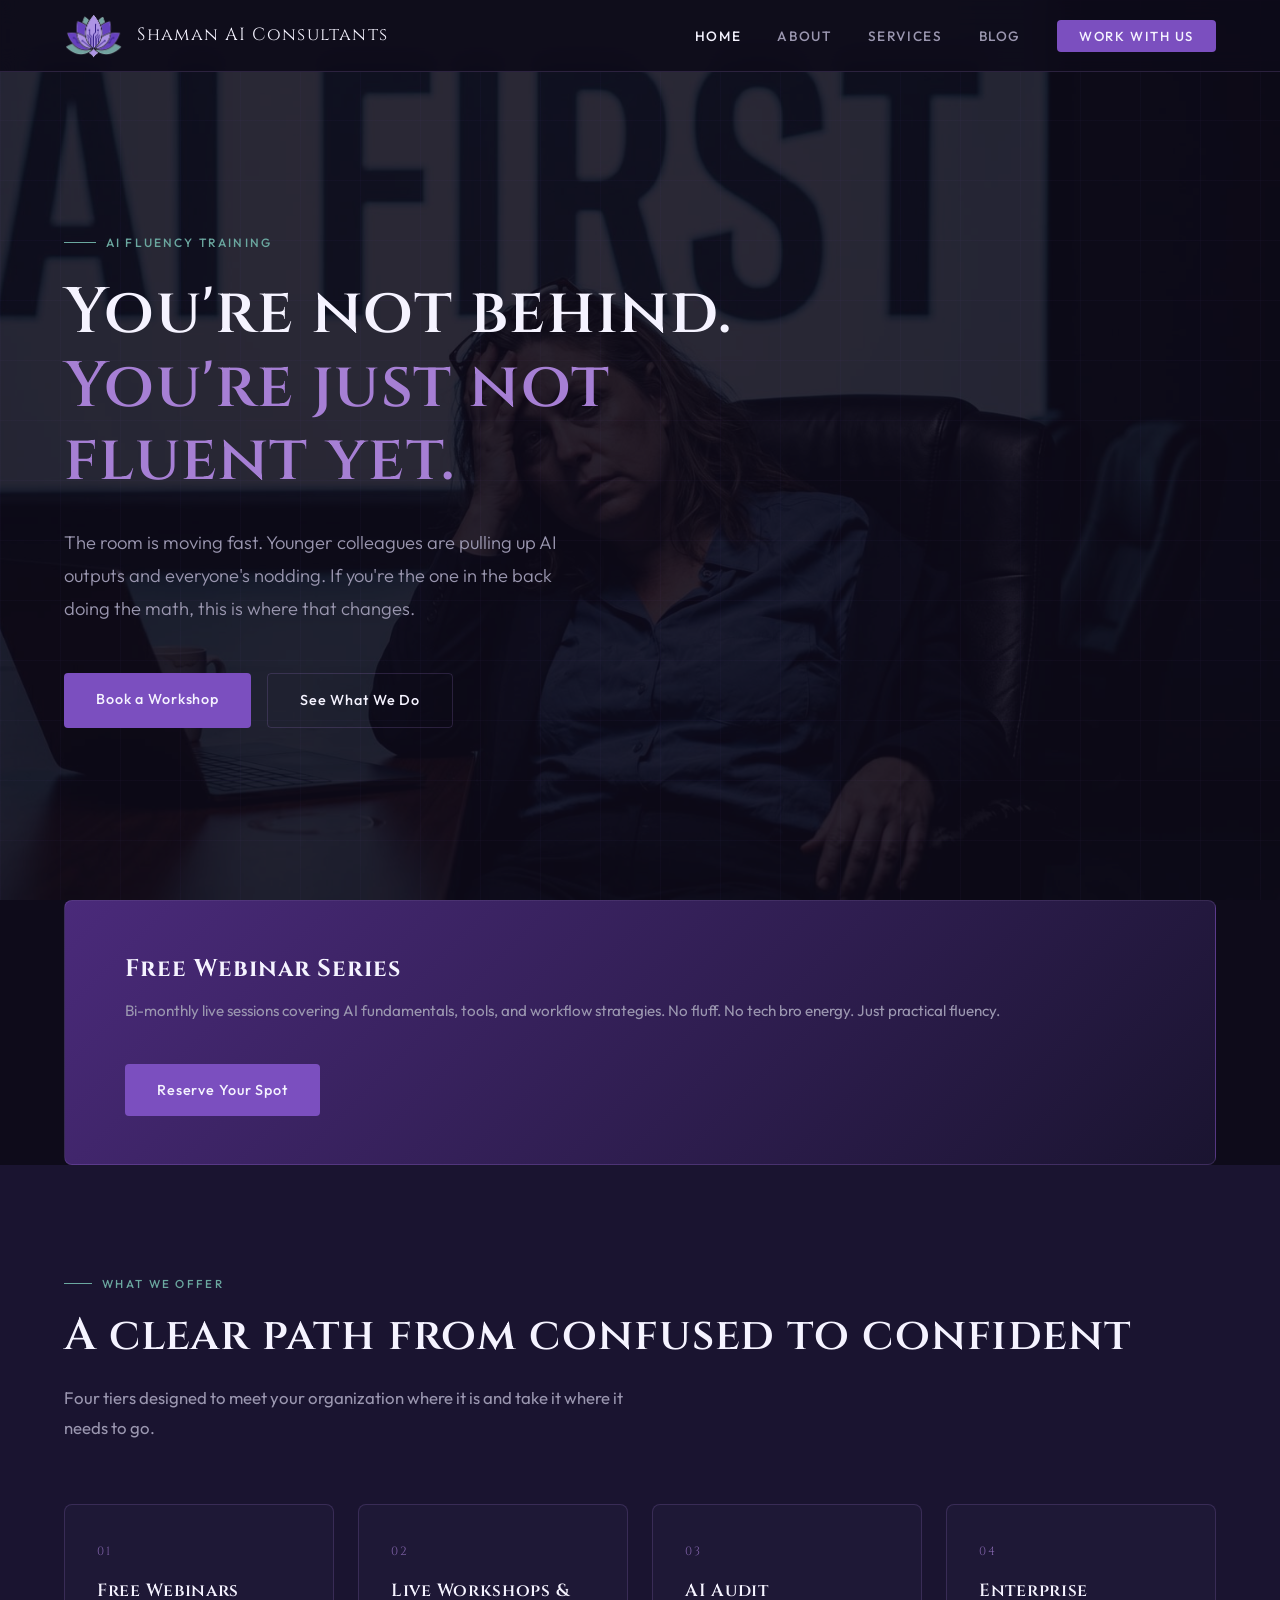
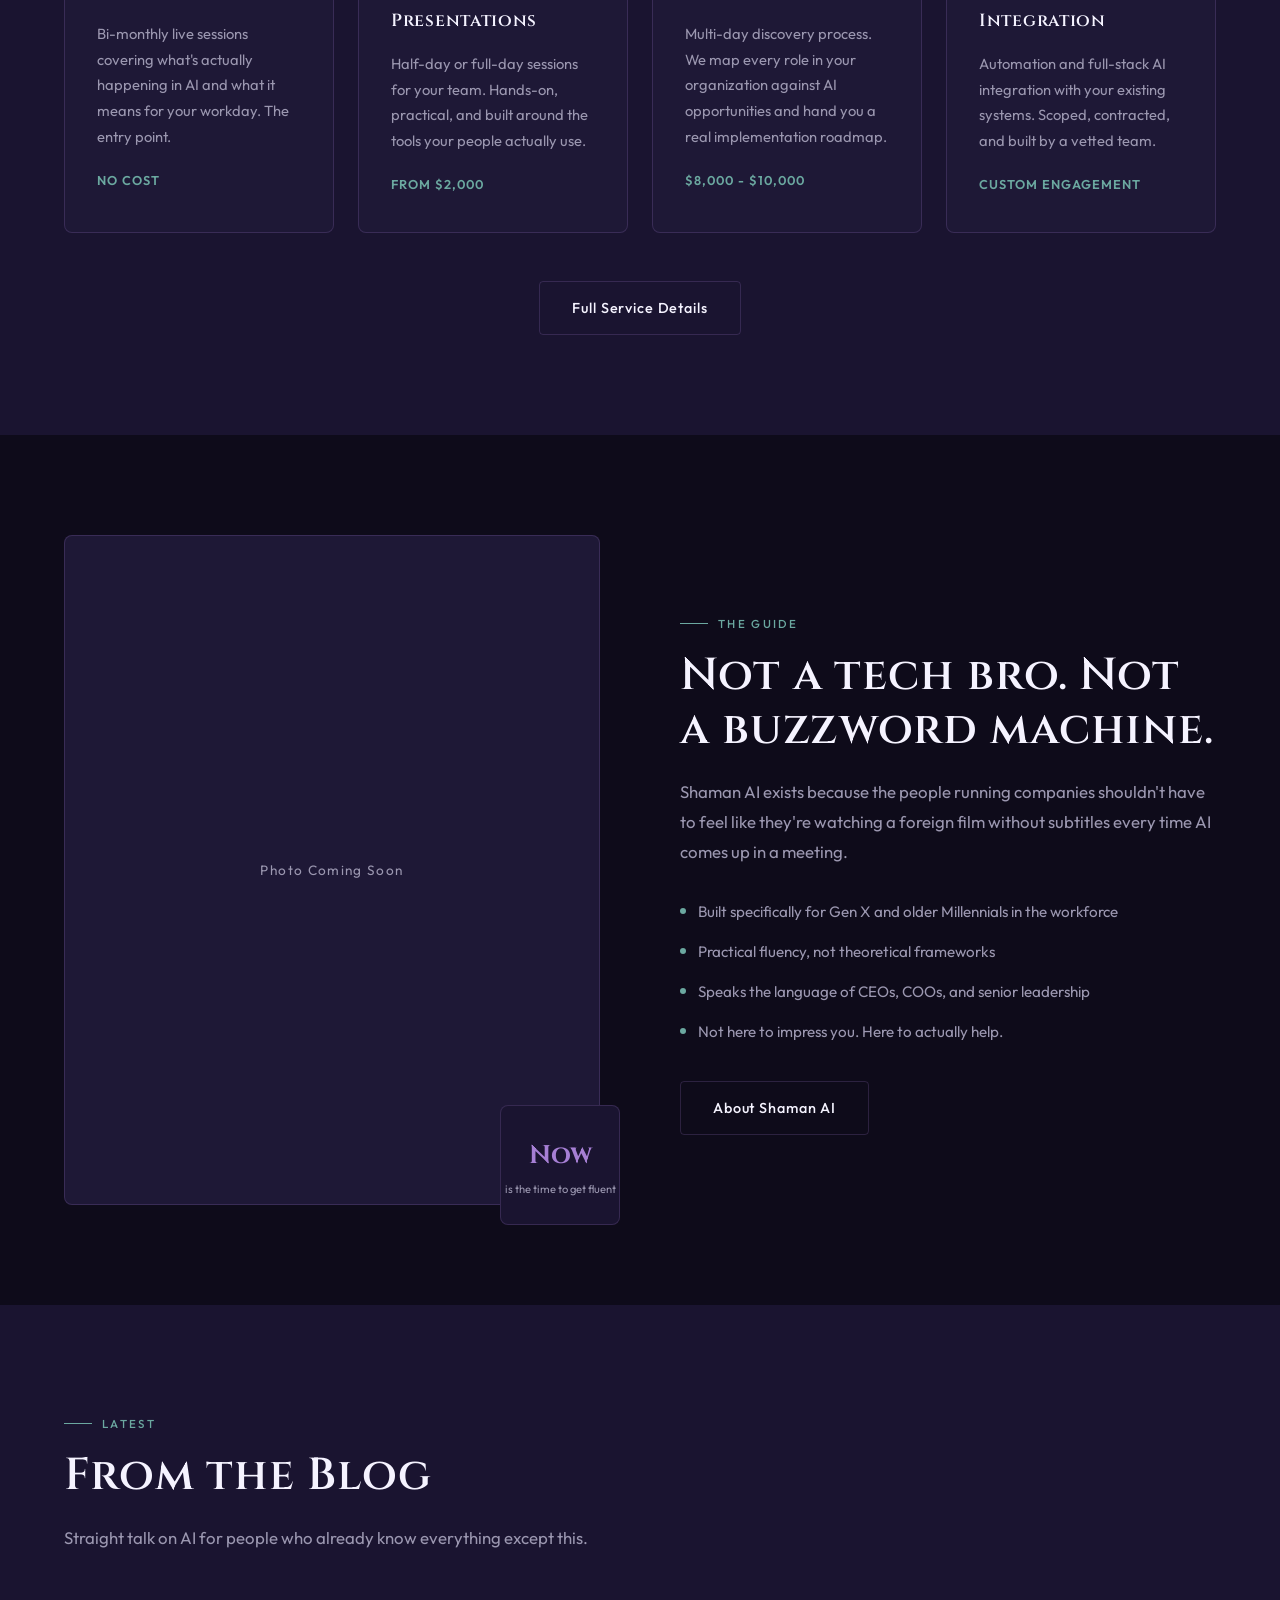
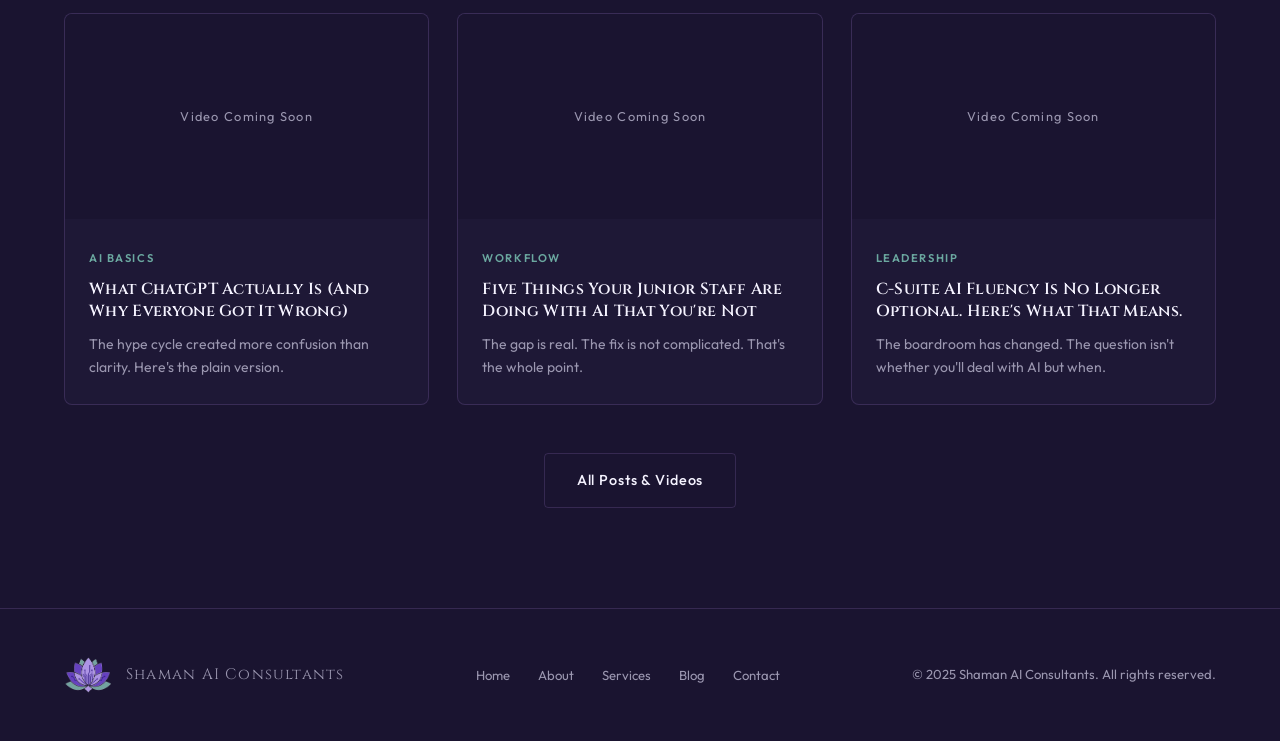
==== commit 1b5bdce7: "Remove hero stats section from index.html Removed the hero stats section from the index.html file." ====
--- a/index.html
+++ b/index.html
@@ -79,21 +79,7 @@
       <a href="services.html" class="btn-outline">See What We Do</a>
     </div>
   </div>
-  <div class="hero-stats">
-    <div class="stat-card">
-      <span class="stat-number">C-Suite &<br> Gen-X Workers</span>
-      <div class="stat-label">Who We Help</div>
-    </div>
-    <div class="stat-card">
-      <span class="stat-number">Multiple</span>
-      <div class="stat-label">Service Tiers</div>
-    </div>
-    <div class="stat-card">
-      <span class="stat-number">Free</span>
-      <div class="stat-label">Monthly Webinar</div>
-    </div>
-  </div>
-</section>
+  </section>
 
 <!-- WEBINAR BANNER -->
 <div class="webinar-banner">
--- a/css/style.css
+++ b/css/style.css
@@ -132,7 +132,10 @@
 .hero-bg {
   position: absolute;
   inset: 0;
-  background: url('images/ai-overwhelm-executive-boardroom.jpg') center right/cover no-repeat;
+  background-image: url('/images/ai-overwhelm-executive-boardroom.jpg');
+  background-size: cover;
+  background-position: center right;
+  background-repeat: no-repeat;
   z-index: 0;
 }
 
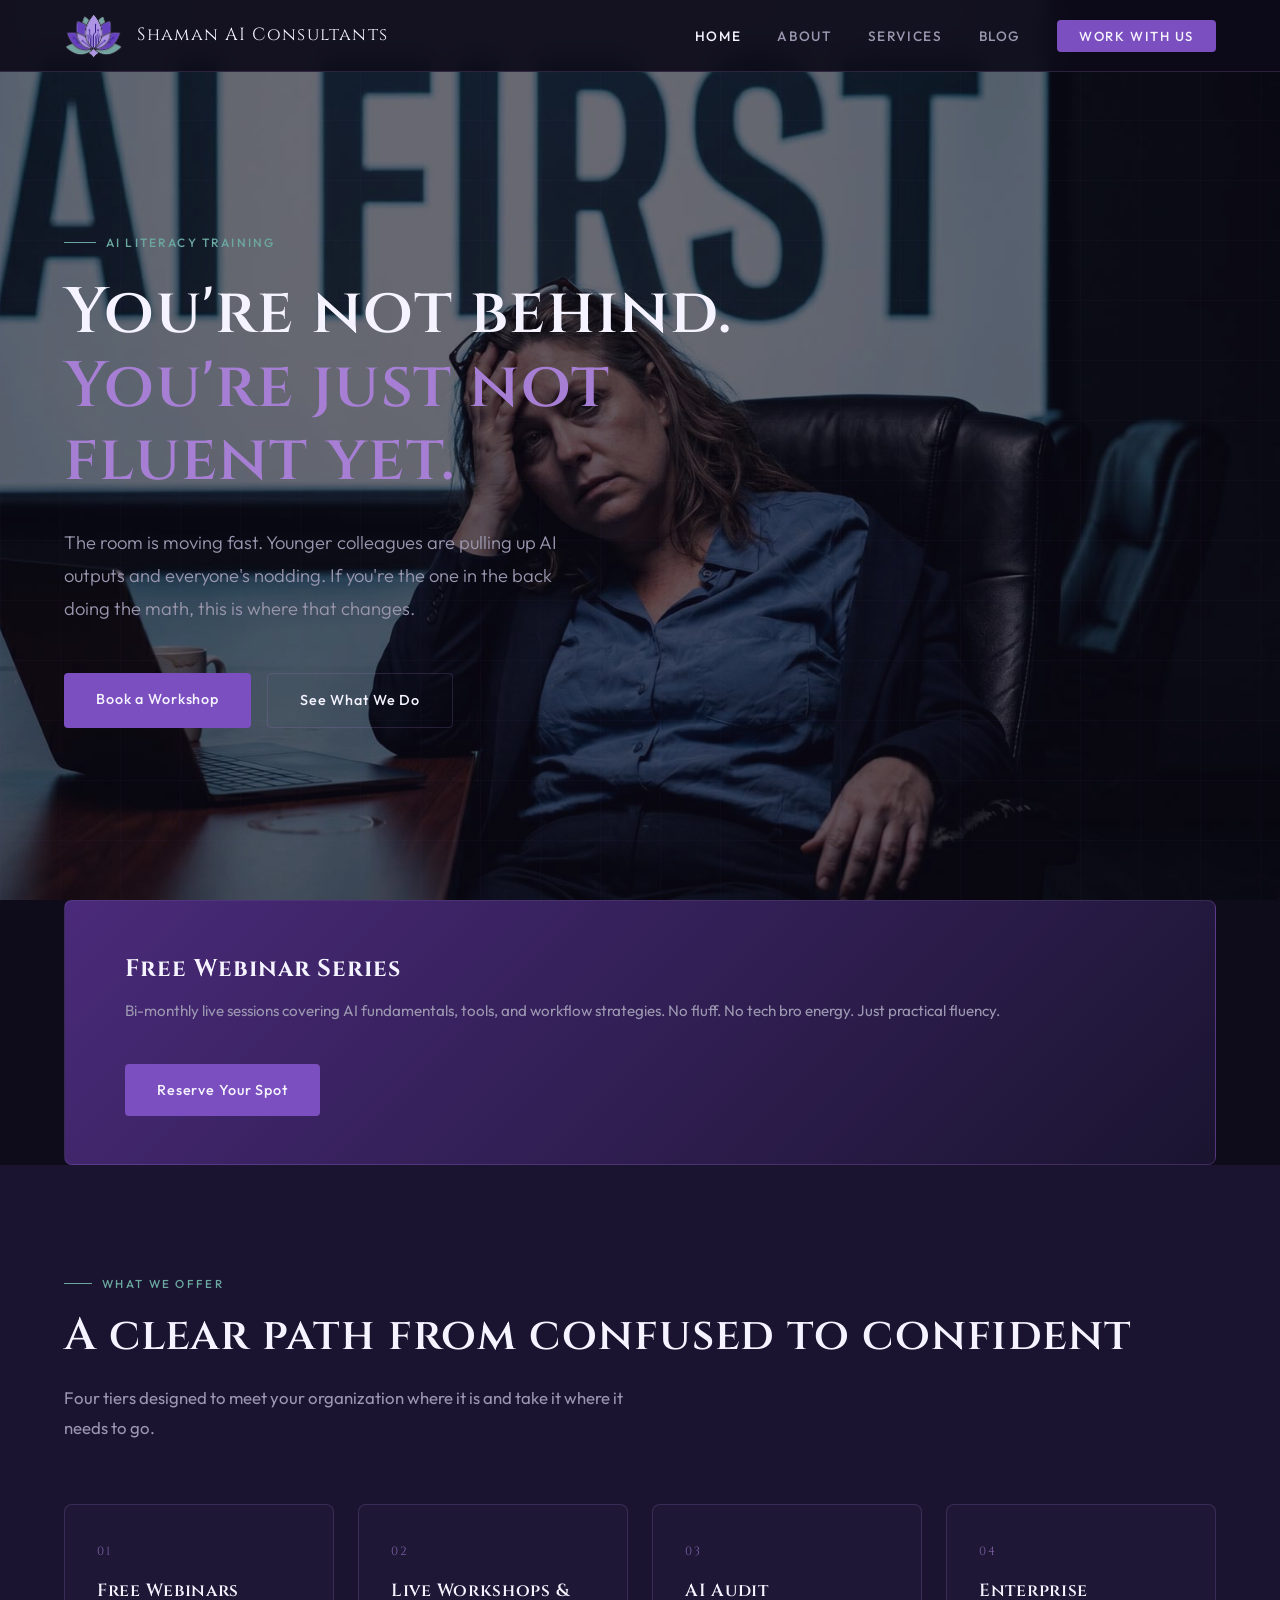
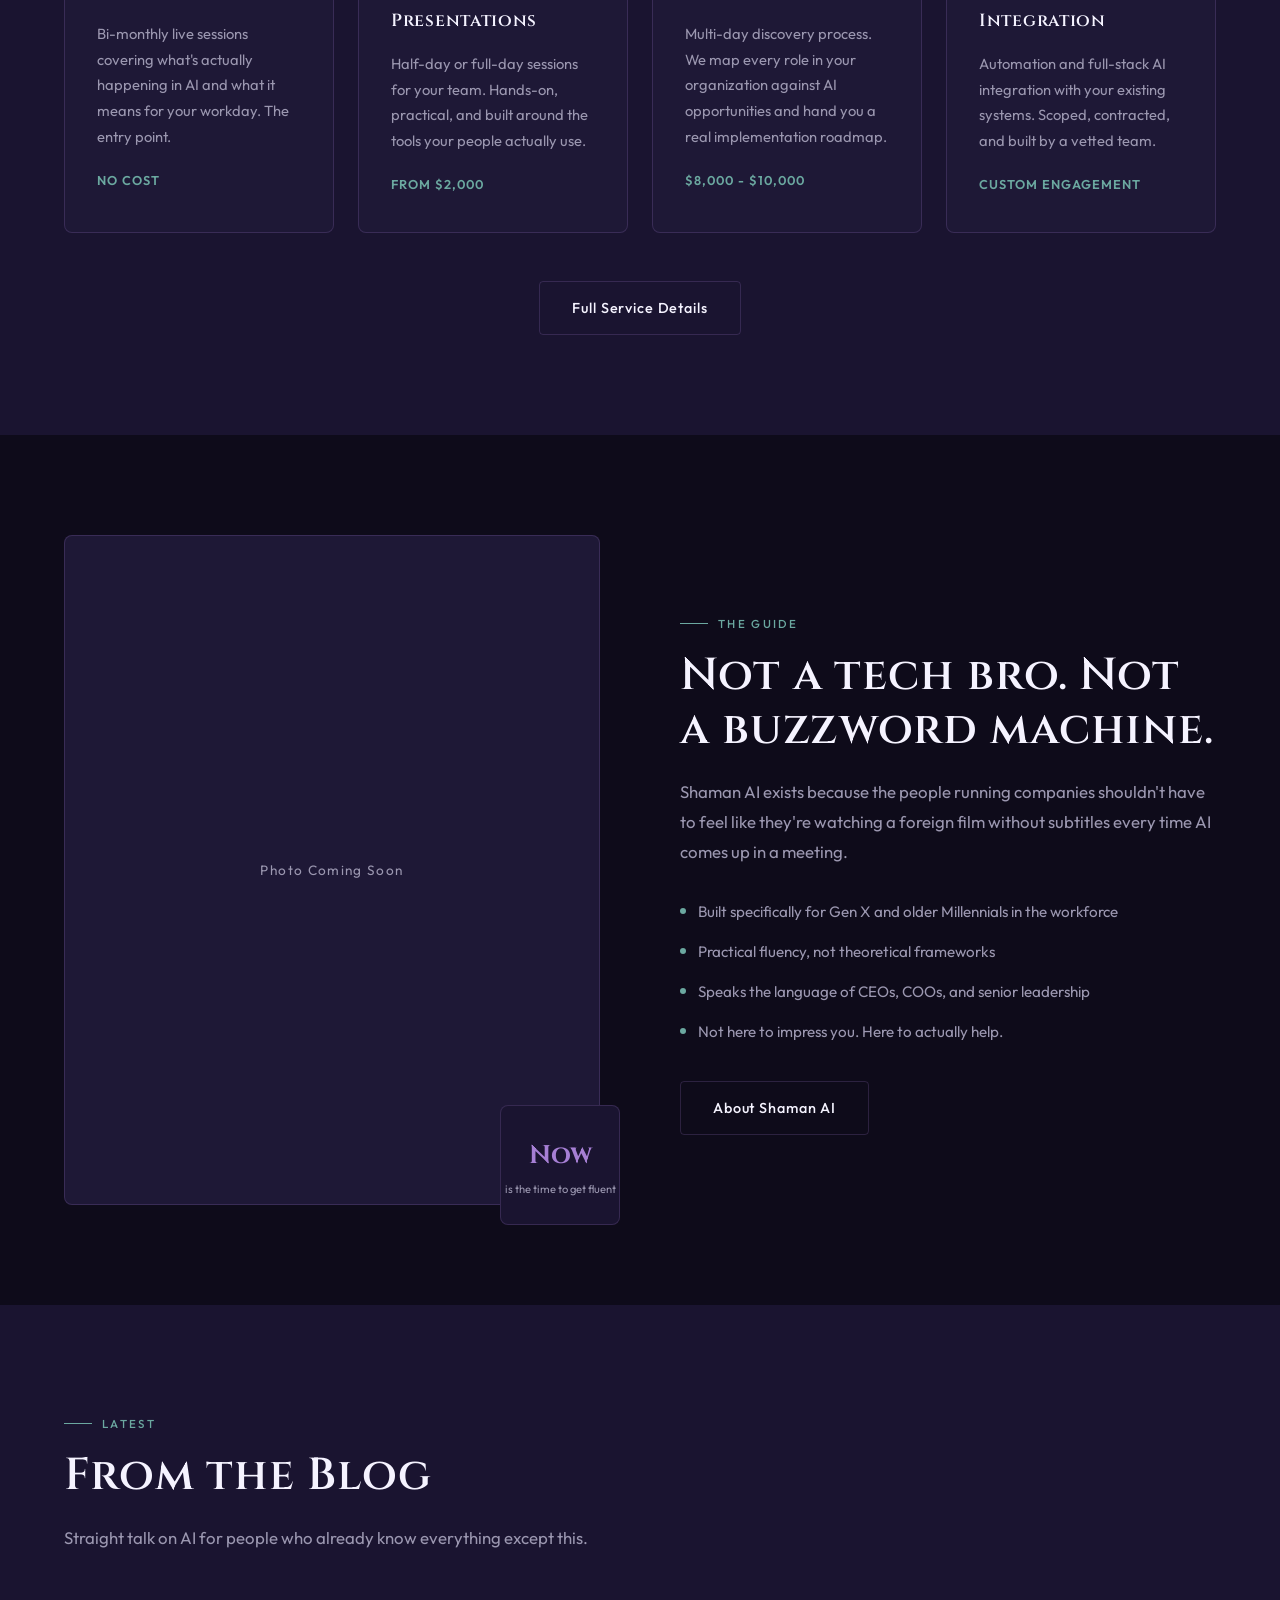
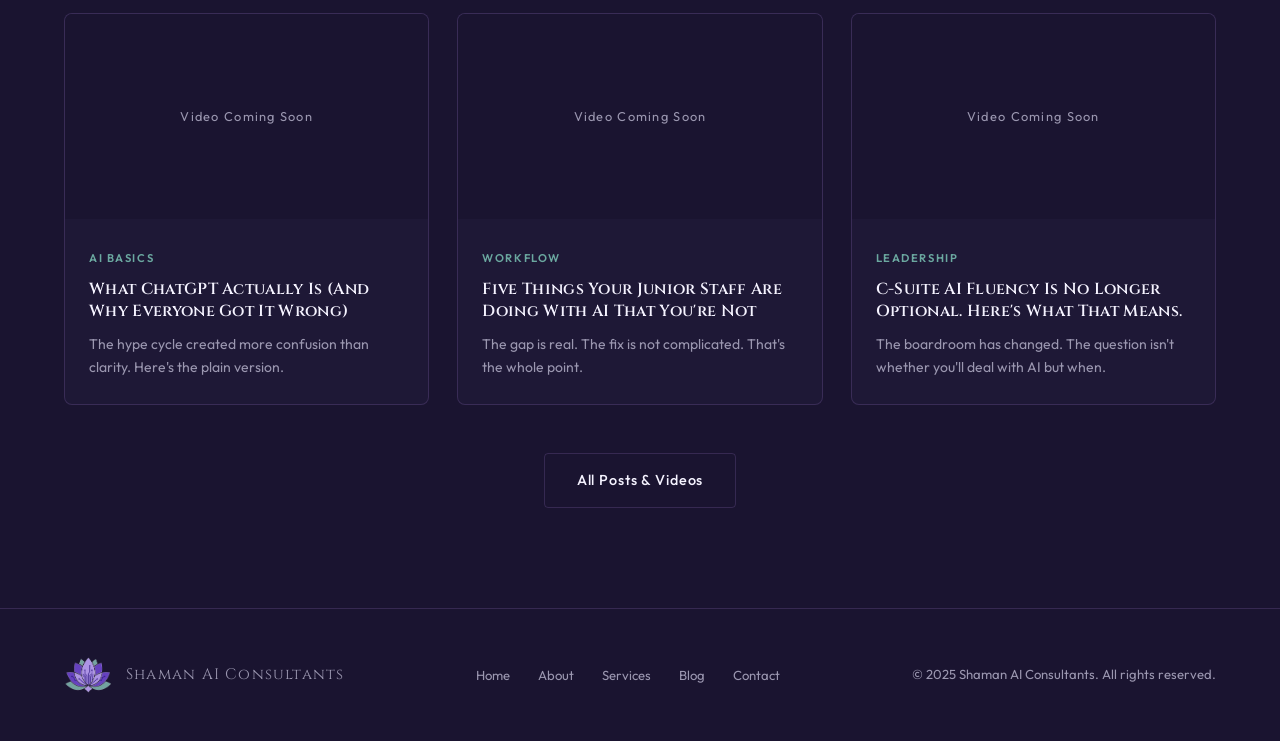
==== commit 5a16e125: "Change 'AI Fluency Training' to 'AI Literacy Training'" ====
--- a/index.html
+++ b/index.html
@@ -71,7 +71,7 @@
 <div class="hero-overlay"></div>
 <div class="hero-grid"></div>
   <div class="hero-content">
-    <div class="hero-eyebrow fade-up">AI Fluency Training</div>
+    <div class="hero-eyebrow fade-up">AI Literacy Training</div>
     <h1 class="fade-up delay-1">You're not behind.<br><em>You're just not fluent yet.</em></h1>
     <p class="hero-sub fade-up delay-2">The room is moving fast. Younger colleagues are pulling up AI outputs and everyone's nodding. If you're the one in the back doing the math, this is where that changes.</p>
     <div class="hero-actions fade-up delay-3">
--- a/css/style.css
+++ b/css/style.css
@@ -142,7 +142,7 @@
 .hero-overlay {
   position: absolute;
   inset: 0;
-  background: rgba(14, 11, 26, 0.88);
+  background: rgba(14, 11, 26, 0.61);
   z-index: 0;
 }
 
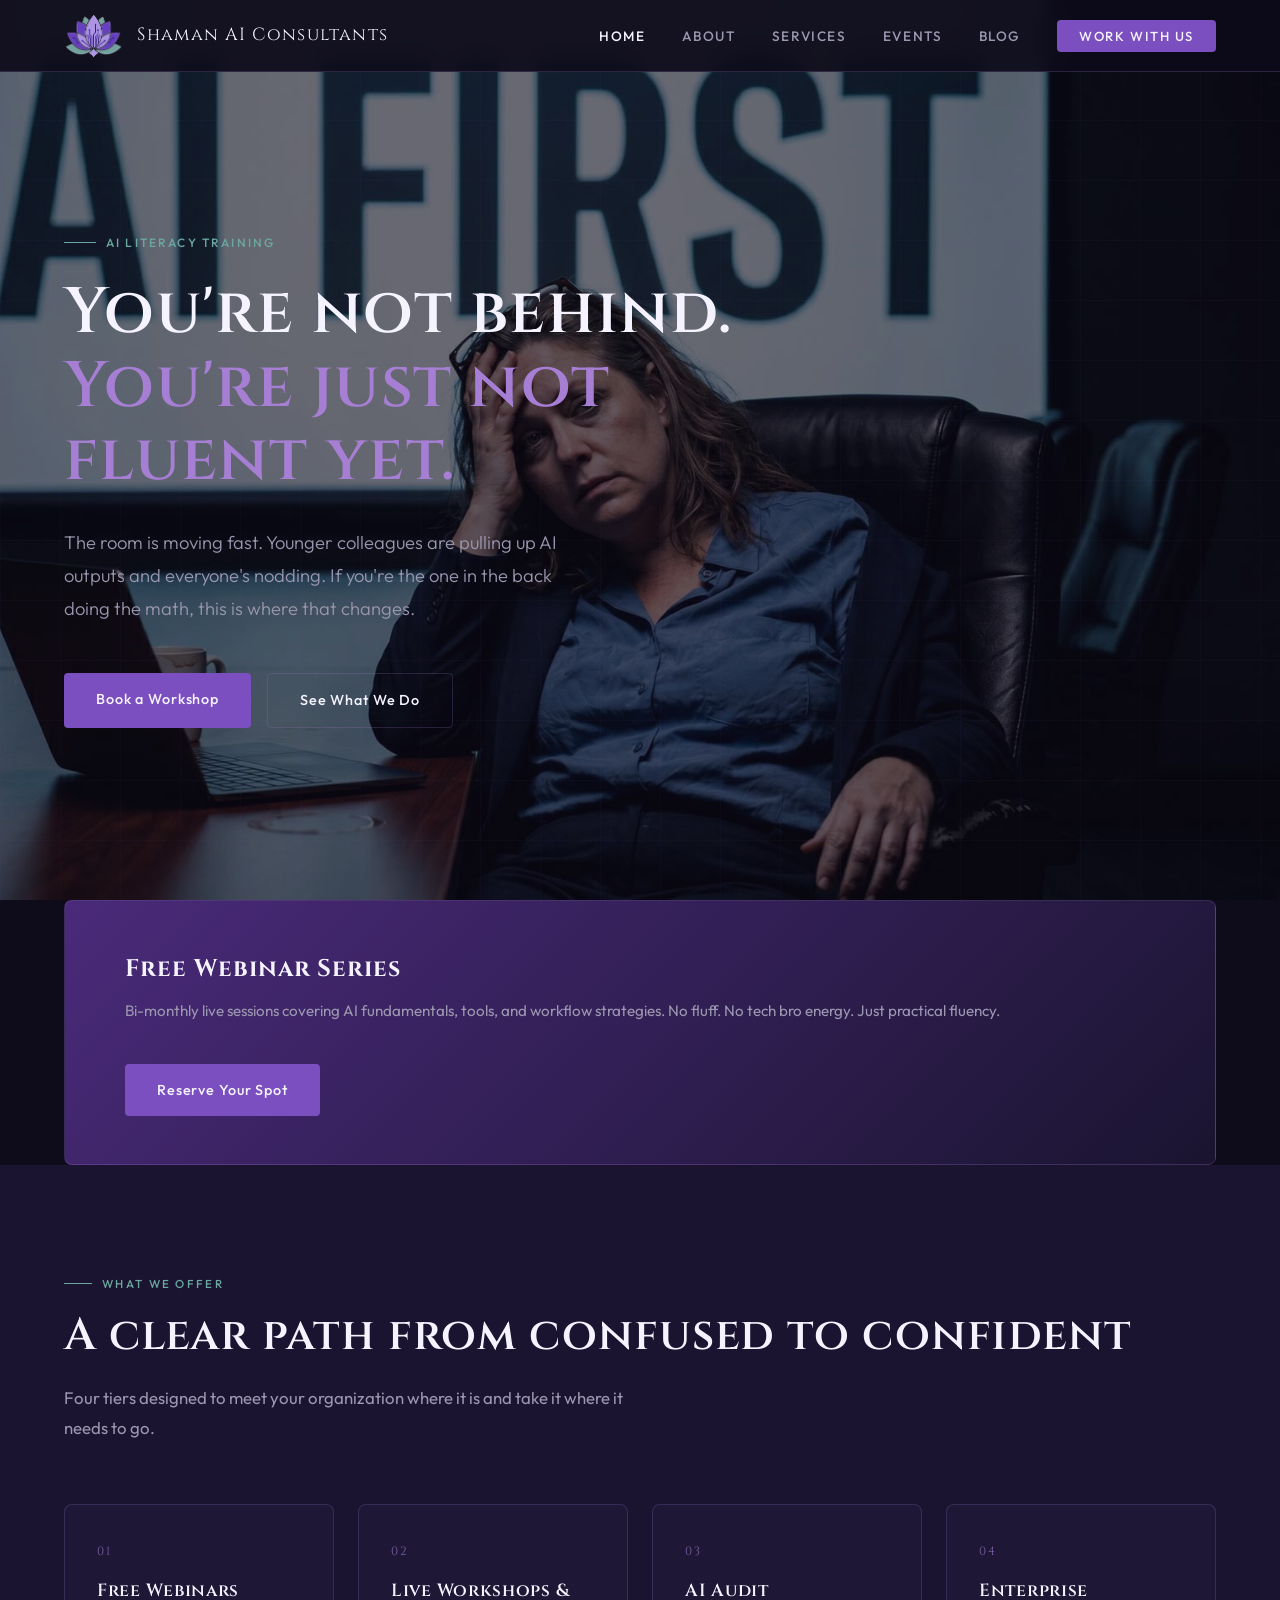
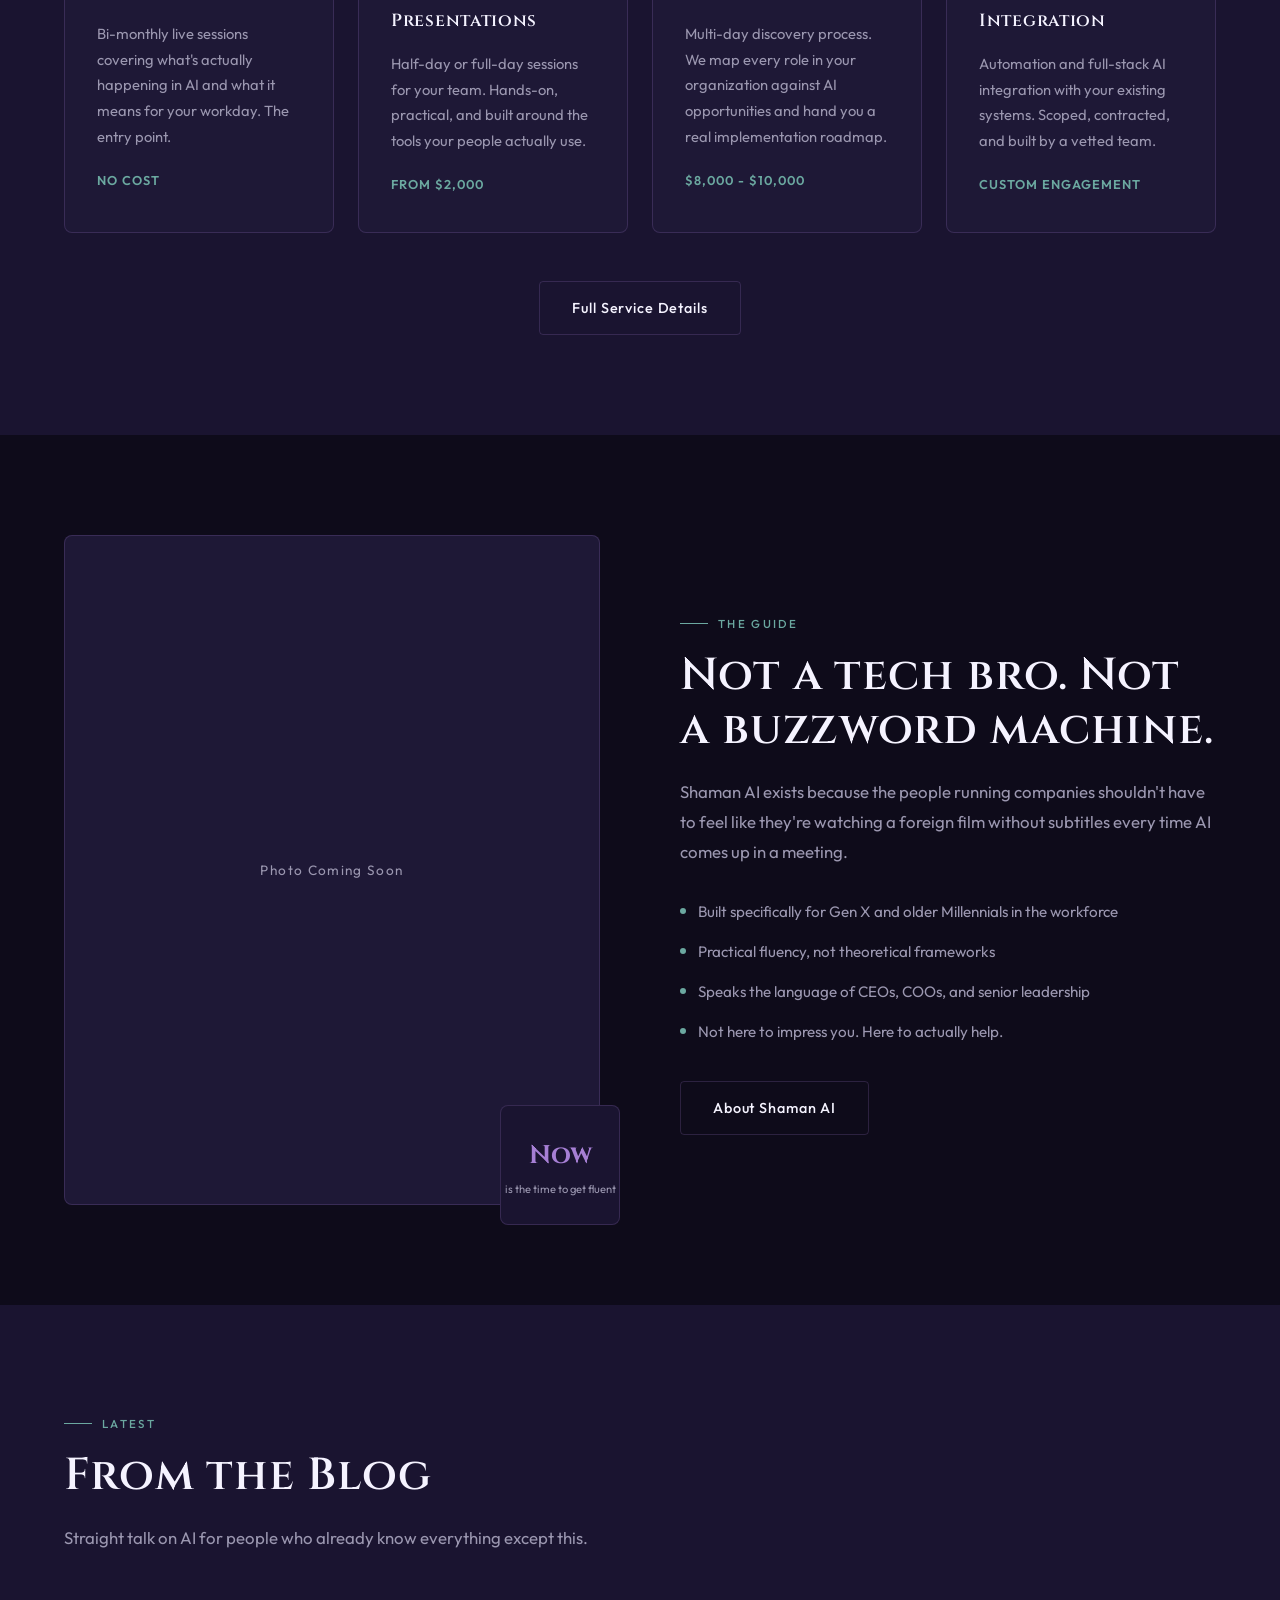
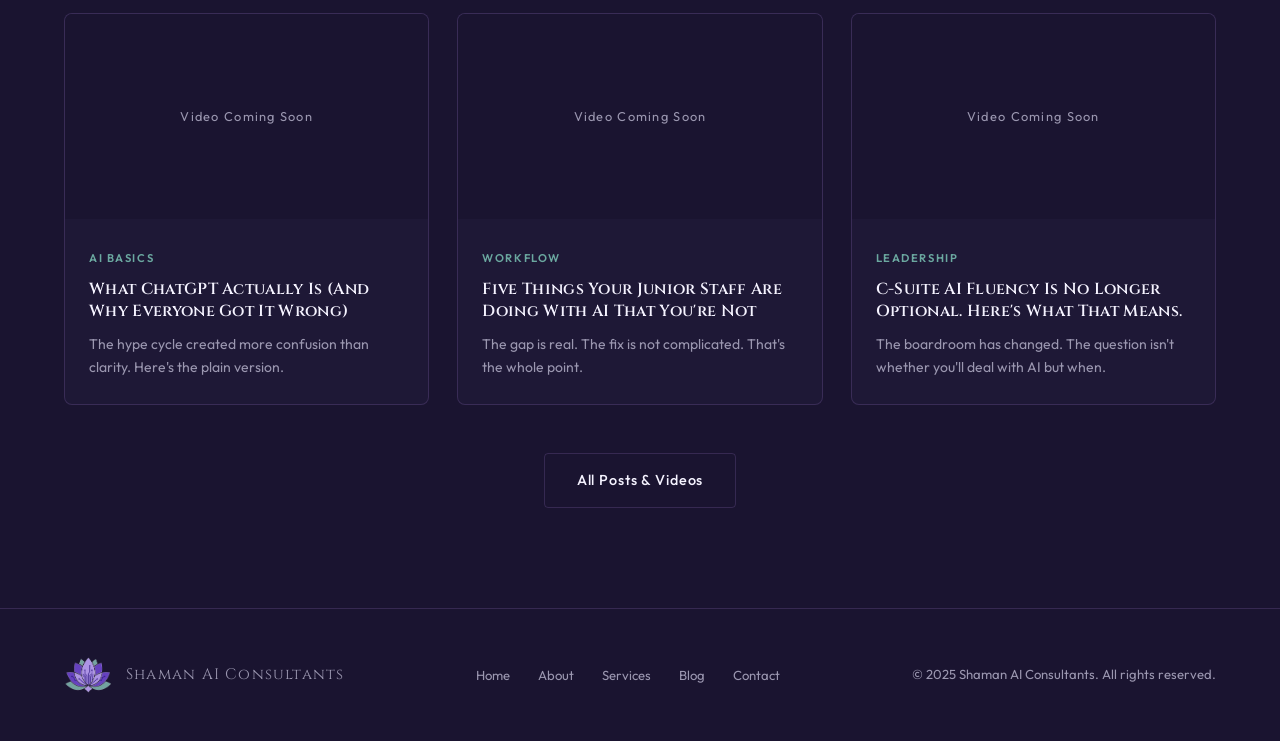
==== commit 09ae8b79: "Add Events link to navigation menu" ====
--- a/index.html
+++ b/index.html
@@ -57,6 +57,7 @@
     <li><a href="index.html" class="active">Home</a></li>
     <li><a href="about.html">About</a></li>
     <li><a href="services.html">Services</a></li>
+    <li><a href="events.html">Events</a></li>
     <li><a href="blog.html">Blog</a></li>
     <li><a href="contact.html" class="nav-cta">Work With Us</a></li>
   </ul>
